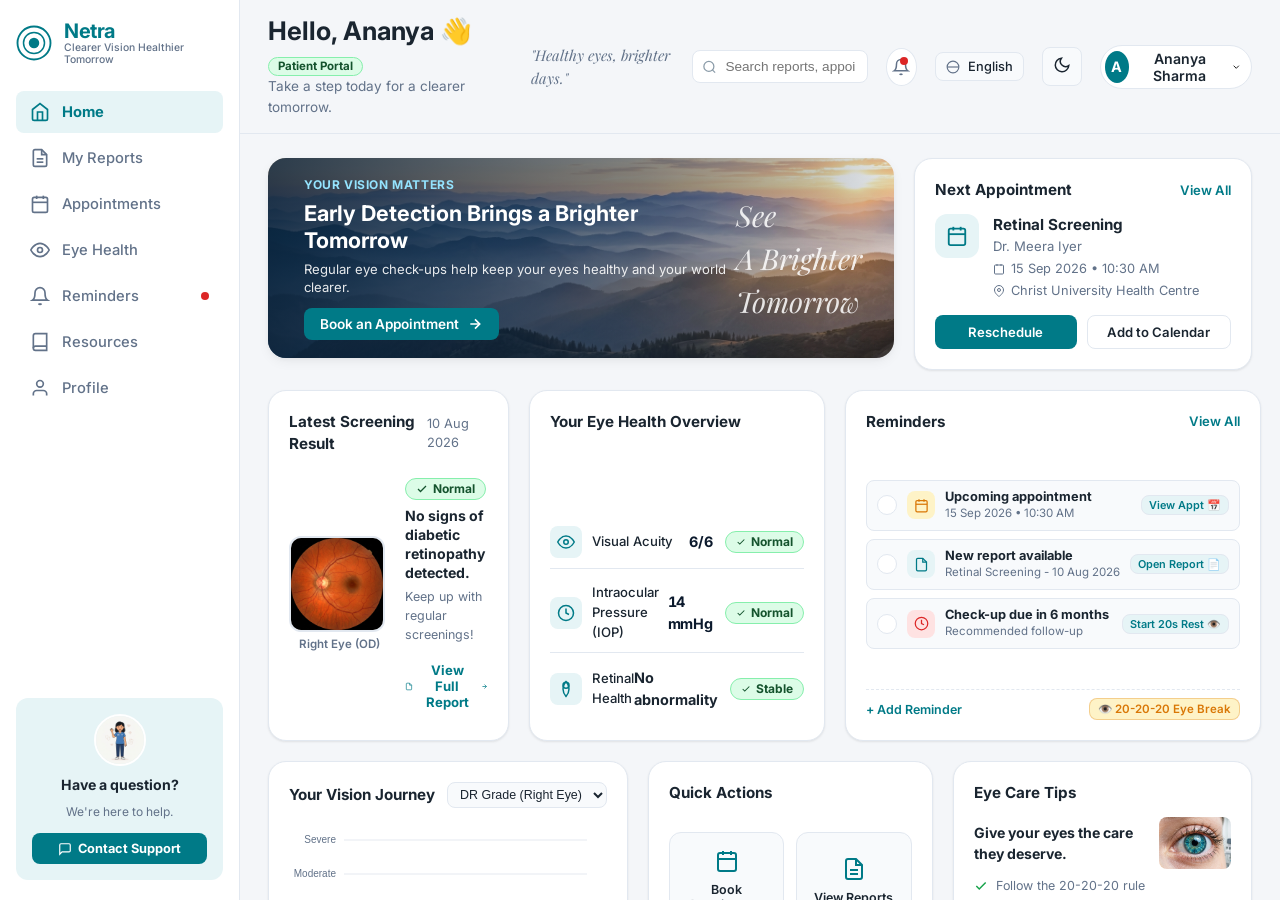
==== dashboard.html @ 5e6e61d5 "Flatten structure to root for clean Vercel deployment with direct asset paths" ====
<!DOCTYPE html>
<html lang="en" data-theme="light">
<head>
  <meta charset="UTF-8">
  <meta name="viewport" content="width=device-width, initial-scale=1.0">
  <title>Patient Portal — Netra Eye Care</title>
  <meta name="description" content="Netra Patient Dashboard — Vision journey, retinal screening results, appointments, and ophthalmic health tracking.">
  
  <link rel="stylesheet" href="css/tokens.css">
  <link rel="stylesheet" href="css/styles.css">
</head>
<body style="height: 100vh; overflow: hidden; display: flex;">

  <!-- ========================================================================
       PATIENT DASHBOARD
       ======================================================================== -->
  <div id="view-dashboard" style="display: flex; width: 100%; height: 100vh; overflow: hidden;">
    <!-- LEFT SIDEBAR -->
    <aside class="dash-sidebar">
      <div class="sidebar-top">
        <!-- Logo -> links to landing page -->
        <a href="index.html" class="brand-logo" title="Back to Netra Landing Page">
          <svg class="logo-eye-icon" viewBox="0 0 48 48" fill="none" style="width: 36px; height: 36px;">
            <circle cx="24" cy="24" r="22" stroke="currentColor" stroke-width="2.5"/>
            <circle cx="24" cy="24" r="14" stroke="currentColor" stroke-width="2"/>
            <circle cx="24" cy="24" r="7" fill="currentColor"/>
          </svg>
          <div class="brand-text">
            <span class="brand-name" style="font-size: 1.25rem;">Netra</span>
            <span class="brand-tagline" style="font-size: 0.65rem;">Clearer Vision Healthier Tomorrow</span>
          </div>
        </a>

        <!-- Navigation Menu -->
        <ul class="dash-menu-list">
          <li class="dash-menu-item active">
            <svg viewBox="0 0 24 24" fill="none" stroke="currentColor" stroke-width="2">
              <path d="M3 9l9-7 9 7v11a2 2 0 0 1-2 2H5a2 2 0 0 1-2-2z"/>
              <polyline points="9 22 9 12 15 12 15 22"/>
            </svg>
            <span data-i18n="menuHome">Home</span>
          </li>

          <li class="dash-menu-item" id="navItemReports">
            <svg viewBox="0 0 24 24" fill="none" stroke="currentColor" stroke-width="2">
              <path d="M14 2H6a2 2 0 0 0-2 2v16a2 2 0 0 0 2 2h12a2 2 0 0 0 2-2V8z"/>
              <polyline points="14 2 14 8 20 8"/>
              <line x1="16" y1="13" x2="8" y2="13"/>
              <line x1="16" y1="17" x2="8" y2="17"/>
            </svg>
            <span data-i18n="menuReports">My Reports</span>
          </li>

          <li class="dash-menu-item" id="navItemAppointments">
            <svg viewBox="0 0 24 24" fill="none" stroke="currentColor" stroke-width="2">
              <rect x="3" y="4" width="18" height="18" rx="2" ry="2"/>
              <line x1="16" y1="2" x2="16" y2="6"/>
              <line x1="8" y1="2" x2="8" y2="6"/>
              <line x1="3" y1="10" x2="21" y2="10"/>
            </svg>
            <span data-i18n="menuAppointments">Appointments</span>
          </li>

          <li class="dash-menu-item">
            <svg viewBox="0 0 24 24" fill="none" stroke="currentColor" stroke-width="2">
              <circle cx="12" cy="12" r="3"/>
              <path d="M1 12s4-8 11-8 11 8 11 8-4 8-11 8-11-8-11-8z"/>
            </svg>
            <span data-i18n="menuEyeHealth">Eye Health</span>
          </li>

          <li class="dash-menu-item" id="navItemReminders">
            <svg viewBox="0 0 24 24" fill="none" stroke="currentColor" stroke-width="2">
              <path d="M18 8A6 6 0 0 0 6 8c0 7-3 9-3 9h18s-3-2-3-9"/>
              <path d="M13.73 21a2 2 0 0 1-3.46 0"/>
            </svg>
            <span data-i18n="menuReminders">Reminders</span>
            <span class="notification-dot"></span>
          </li>

          <li class="dash-menu-item">
            <svg viewBox="0 0 24 24" fill="none" stroke="currentColor" stroke-width="2">
              <path d="M4 19.5A2.5 2.5 0 0 1 6.5 17H20"/>
              <path d="M6.5 2H20v20H6.5A2.5 2.5 0 0 1 4 19.5v-15A2.5 2.5 0 0 1 6.5 2z"/>
            </svg>
            <span data-i18n="menuResources">Resources</span>
          </li>

          <li class="dash-menu-item">
            <svg viewBox="0 0 24 24" fill="none" stroke="currentColor" stroke-width="2">
              <path d="M20 21v-2a4 4 0 0 0-4-4H8a4 4 0 0 0-4 4v2"/>
              <circle cx="12" cy="7" r="4"/>
            </svg>
            <span data-i18n="menuProfile">Profile</span>
          </li>
        </ul>
      </div>

      <!-- Support Help Box -->
      <div class="sidebar-support-card">
        <img class="support-avatar-img" src="assets/images/support_agent.jpg" alt="Support Assistant Maya">
        <h5 data-i18n="sidebarHelpTitle">Have a question?</h5>
        <p data-i18n="sidebarHelpDesc">We're here to help.</p>
        <button class="btn-support-chat" id="btnContactSupport">
          <svg width="14" height="14" viewBox="0 0 24 24" fill="none" stroke="currentColor" stroke-width="2">
            <path d="M21 15a2 2 0 0 1-2 2H7l-4 4V5a2 2 0 0 1 2-2h14a2 2 0 0 1 2 2z"/>
          </svg>
          <span data-i18n="sidebarContactBtn">Contact Support</span>
        </button>
      </div>
    </aside>

    <!-- DASHBOARD MAIN BODY -->
    <div class="dash-main-area">
      <!-- TOP BAR -->
      <header class="dash-topbar">
        <div class="dash-greeting-block">
          <div style="display: flex; align-items: center; gap: 10px; flex-wrap: wrap;">
            <h2 id="dashGreetingText">Hello, Ananya 👋</h2>
            <span id="userSessionBadge" class="clinical-badge status-normal" style="font-size: 0.72rem; padding: 3px 9px;">Returning Patient</span>
          </div>
          <p data-i18n="dashSubGreeting">Take a step today for a clearer tomorrow.</p>
        </div>

        <div class="dash-top-actions">
          <span class="dash-quote-text" data-i18n="dashQuote">“Healthy eyes, brighter days.”</span>

          <!-- Search Bar -->
          <div class="dash-search-box">
            <svg viewBox="0 0 24 24" fill="none" stroke="currentColor" stroke-width="2">
              <circle cx="11" cy="11" r="8"/>
              <line x1="21" y1="21" x2="16.65" y2="16.65"/>
            </svg>
            <input type="text" placeholder="Search..." data-i18n-placeholder="dashSearchPlaceholder">
          </div>

          <!-- Notification Bell -->
          <button class="btn-notification" aria-label="Notifications">
            <svg width="18" height="18" viewBox="0 0 24 24" fill="none" stroke="currentColor" stroke-width="2">
              <path d="M18 8A6 6 0 0 0 6 8c0 7-3 9-3 9h18s-3-2-3-9"/>
              <path d="M13.73 21a2 2 0 0 1-3.46 0"/>
            </svg>
            <span class="badge-dot"></span>
          </button>

          <!-- Language Selector Dropdown -->
          <div class="lang-dropdown-wrapper">
            <button class="btn-control" id="langDropdownBtn" style="padding: 6px 10px; font-size: 0.8rem;" aria-label="Select Language">
              <svg viewBox="0 0 24 24" fill="none" stroke="currentColor" stroke-width="2" style="width: 14px; height: 14px;">
                <circle cx="12" cy="12" r="10"/>
                <line x1="2" y1="12" x2="22" y2="12"/>
              </svg>
              <span id="langLabelLanding">English</span>
            </button>
            <div class="lang-menu" id="langDropdownMenu" style="width: 150px;">
              <button class="lang-option active" data-lang="en"><span>🇬🇧 English</span></button>
              <button class="lang-option" data-lang="hi"><span>🇮🇳 हिंदी</span></button>
              <button class="lang-option" data-lang="kn"><span>🇮🇳 ಕನ್ನಡ</span></button>
            </div>
          </div>

          <!-- Adaptive Theme Mode Switcher in Dashboard -->
          <button class="theme-toggle-btn" id="themeToggleDashBtn" title="Toggle Exam Room Mode">
            <span id="themeToggleIcon">
              <svg viewBox="0 0 24 24" fill="none" stroke="currentColor" stroke-width="2" style="width: 16px; height: 16px;">
                <path d="M21 12.79A9 9 0 1 1 11.21 3 7 7 0 0 0 21 12.79z"/>
              </svg>
            </span>
          </button>

          <!-- User Profile Dropdown Chip -->
          <div style="position: relative;">
            <button class="user-profile-chip" id="userProfileChipBtn" aria-label="User menu">
              <div class="user-initial-avatar" id="userAvatarInitial">A</div>
              <span class="user-name-label" id="userNameLabel" data-i18n="patientName">Ananya Sharma</span>
              <svg width="14" height="14" viewBox="0 0 24 24" fill="none" stroke="currentColor" stroke-width="2">
                <polyline points="6 9 12 15 18 9"/>
              </svg>
            </button>
            
            <div class="lang-menu" id="userProfileDropdown" style="width: 250px; right: 0;">
              <div style="padding: 10px 12px; border-bottom: 1px solid var(--border-subtle);">
                <strong id="dropdownUserName" style="font-size: 0.85rem; color: var(--text-primary); display: block;">Ananya Sharma</strong>
                <span id="dropdownUserId" style="font-size: 0.72rem; color: var(--text-secondary); display: block;">ID: NETRA-2026-8841</span>
                <span id="dropdownUserStatus" style="font-size: 0.72rem; color: var(--brand-primary); font-weight: 600; display: block; margin-top: 2px;">Patient Account</span>
              </div>
              <button class="lang-option" id="btnMenuSimulateScan" style="margin-top: 4px;">
                <span>📸 Practice Retinal Scan (Demo)</span>
              </button>
              <button class="lang-option" id="btnSwitchDemoUser">
                <span>👤 Switch to Demo Patient (Ananya)</span>
              </button>
              <button class="lang-option" id="btnMenuResetUser">
                <span>↺ Clear Exam Records</span>
              </button>
              <a href="doctor-dashboard.html" class="lang-option" style="color: var(--brand-primary);">
                <span>🩺 Switch to Doctor Portal</span>
              </a>
              <a href="login.html" class="lang-option" style="color: var(--status-critical); margin-top: 2px;" id="btnSignOutLink">
                <span data-i18n="navSignOut">🚪 Sign Out</span>
              </a>
            </div>
          </div>
        </div>
      </header>

      <!-- DASHBOARD CARDS GRID -->
      <div class="dash-content-body">

        <!-- PATIENT WELCOME ONBOARDING BANNER -->
        <div id="newPatientWelcomeBanner" class="new-patient-welcome-card" style="display: none;">
          <div class="new-patient-welcome-left">
            <div class="welcome-sparkle-icon">👋</div>
            <div>
              <div style="display: flex; align-items: center; gap: 8px;">
                <h4 id="newPatientWelcomeTitle" style="font-size: 1.02rem; font-weight: var(--font-weight-bold); color: var(--text-primary);">
                  Welcome to Netra Eye Care!
                </h4>
                <span class="clinical-badge status-normal" style="font-size: 0.7rem; padding: 2px 8px;">Patient Portal</span>
              </div>
              <p id="newPatientWelcomeDesc" style="font-size: 0.83rem; color: var(--text-secondary); margin-top: 4px; line-height: 1.4;">
                Your digital eye health journey starts here. Schedule an annual dilated retinal screening at your local health centre to establish your baseline health.
              </p>
            </div>
          </div>
          <div class="new-patient-welcome-actions">
            <button class="btn-primary" id="btnWelcomeBook" style="padding: 7px 14px; font-size: 0.82rem;">
              📅 Schedule Screening
            </button>
            <button class="btn-secondary" id="btnWelcomeSimulateScan" style="padding: 7px 14px; font-size: 0.82rem; background: var(--bg-surface); border-color: var(--brand-primary); color: var(--brand-primary); font-weight: 600;">
              📸 Practice Scan Demo
            </button>
            <button class="btn-control" id="btnDismissWelcomeBanner" style="padding: 5px 8px;" title="Dismiss banner">✕</button>
          </div>
        </div>
        
        <!-- ROW 1: Hero Banner & Next Appointment -->
        <div class="dash-row-hero">
          <!-- Panoramic Mountain Sunrise Banner -->
          <div class="dash-hero-banner">
            <img class="dash-hero-bg" src="assets/images/mountain_landscape.jpg" alt="Sunrise over misty mountains">
            <div class="dash-hero-overlay"></div>
            
            <div class="dash-hero-text">
              <span class="banner-kicker" id="bannerKickerText" data-i18n="bannerKicker">Your Vision Matters</span>
              <h3 id="bannerTitleText" data-i18n="bannerTitle">Early Detection Brings a Brighter Tomorrow</h3>
              <p id="bannerDescText" data-i18n="bannerDesc">Regular eye check-ups help keep your eyes healthy and your world clearer.</p>
              <button class="btn-banner-action" id="btnBookBanner">
                <span id="bannerBtnText" data-i18n="bannerBtn">Book an Appointment</span>
                <svg width="16" height="16" viewBox="0 0 24 24" fill="none" stroke="currentColor" stroke-width="2.5">
                  <line x1="5" y1="12" x2="19" y2="12"/>
                  <polyline points="12 5 19 12 12 19"/>
                </svg>
              </button>
            </div>

            <div class="dash-hero-script">
              See<br>A Brighter<br>Tomorrow
            </div>
          </div>

          <!-- Next Appointment Card (Dynamic: Ananya vs New Patient) -->
          <div class="card-appointment" id="cardAppointmentContainer">
            <!-- Populated dynamically by JS -->
          </div>
        </div>

        <!-- ROW 2: Latest Screening Result, Eye Health Overview, Reminders -->
        <div class="dash-row-three">
          <!-- Card: Latest Screening Result (Dynamic: Ananya vs New Patient) -->
          <div class="card-screening" id="cardScreeningContainer">
            <!-- Populated dynamically by JS -->
          </div>

          <!-- Card: Eye Health Overview (Dynamic: Ananya vs New Patient) -->
          <div class="card-overview" id="cardOverviewContainer">
            <!-- Populated dynamically by JS -->
          </div>

          <!-- Card: Reminders (Dynamic: Ananya vs New Patient) -->
          <div class="card-reminders" id="cardRemindersContainer">
            <!-- Populated dynamically by JS -->
          </div>
        </div>

        <!-- ROW 3: Vision Journey, Quick Actions, Eye Care Tips -->
        <div class="dash-row-bottom">
          <!-- Card: Vision Journey Chart -->
          <div class="card-journey">
            <div class="card-header-line">
              <h4 class="card-title" data-i18n="journeyTitle">Your Vision Journey</h4>
              <select class="journey-select" id="journeyFilterSelect">
                <option value="OD" data-i18n="journeyFilterOD">DR Grade (Right Eye)</option>
                <option value="OS" data-i18n="journeyFilterOS">DR Grade (Left Eye)</option>
                <option value="IOP" data-i18n="journeyFilterIop">IOP History (mmHg)</option>
              </select>
            </div>

            <!-- Canvas for Line Chart -->
            <div class="chart-wrapper">
              <canvas id="journeyChartCanvas"></canvas>
            </div>

            <div class="journey-status-banner" id="journeyStatusBanner">
              <svg viewBox="0 0 24 24" fill="none" stroke="currentColor" stroke-width="2">
                <path d="M12 22s8-4 8-10V5l-8-3-8 3v7c0 6 8 10 8 10z"/>
              </svg>
              <div>
                <h5 id="journeyHeadlineText" data-i18n="journeyStableHeadline">Your eye health has been stable</h5>
                <p id="journeySubText" data-i18n="journeyStableSub">Keep maintaining regular check-ups to stay on track.</p>
              </div>
            </div>
          </div>

          <!-- Card: Quick Actions -->
          <div class="card-quick-actions">
            <div class="card-header-line">
              <h4 class="card-title" data-i18n="quickActionsTitle">Quick Actions</h4>
            </div>

            <div class="quick-actions-grid">
              <div class="action-tile" id="actionBookTile">
                <svg viewBox="0 0 24 24" fill="none" stroke="currentColor" stroke-width="2">
                  <rect x="3" y="4" width="18" height="18" rx="2" ry="2"/>
                  <line x1="16" y1="2" x2="16" y2="6"/>
                  <line x1="8" y1="2" x2="8" y2="6"/>
                  <line x1="3" y1="10" x2="21" y2="10"/>
                </svg>
                <span data-i18n="actionBook">Book Appointment</span>
              </div>

              <div class="action-tile" id="actionReportsTile">
                <svg viewBox="0 0 24 24" fill="none" stroke="currentColor" stroke-width="2">
                  <path d="M14 2H6a2 2 0 0 0-2 2v16a2 2 0 0 0 2 2h12a2 2 0 0 0 2-2V8z"/>
                  <polyline points="14 2 14 8 20 8"/>
                  <line x1="16" y1="13" x2="8" y2="13"/>
                  <line x1="16" y1="17" x2="8" y2="17"/>
                </svg>
                <span data-i18n="actionReports">View Reports</span>
              </div>

              <div class="action-tile" id="actionLearnTile">
                <svg viewBox="0 0 24 24" fill="none" stroke="currentColor" stroke-width="2">
                  <path d="M4 19.5A2.5 2.5 0 0 1 6.5 17H20"/>
                  <path d="M6.5 2H20v20H6.5A2.5 2.5 0 0 1 4 19.5v-15A2.5 2.5 0 0 1 6.5 2z"/>
                </svg>
                <span data-i18n="actionLearn">Learn About Eye Health</span>
              </div>

              <div class="action-tile" id="actionProfileTile">
                <svg viewBox="0 0 24 24" fill="none" stroke="currentColor" stroke-width="2">
                  <path d="M20 21v-2a4 4 0 0 0-4-4H8a4 4 0 0 0-4 4v2"/>
                  <circle cx="12" cy="7" r="4"/>
                </svg>
                <span data-i18n="actionProfile">Update Profile</span>
              </div>
            </div>
          </div>

          <!-- Card: Eye Care Tips -->
          <div class="card-tips">
            <div>
              <div class="card-header-line">
                <h4 class="card-title" data-i18n="tipsTitle">Eye Care Tips</h4>
              </div>

              <div class="tips-header-content">
                <h4 data-i18n="tipsHeadline">Give your eyes the care they deserve.</h4>
                <img class="tips-thumb" src="assets/images/healthy_eye.jpg" alt="Eye Care">
              </div>

              <ul class="tips-checklist" id="tipsChecklist">
                <!-- Generated by JS -->
              </ul>
            </div>

            <div class="tips-carousel-controls">
              <button class="carousel-arrow-btn" id="prevTipBtn" aria-label="Previous Tip">
                <svg width="14" height="14" viewBox="0 0 24 24" fill="none" stroke="currentColor" stroke-width="2.5"><polyline points="15 18 9 12 15 6"/></svg>
              </button>
              <div class="carousel-dots" id="carouselDotsContainer">
                <!-- Dots generated by JS -->
              </div>
              <button class="carousel-arrow-btn" id="nextTipBtn" aria-label="Next Tip">
                <svg width="14" height="14" viewBox="0 0 24 24" fill="none" stroke="currentColor" stroke-width="2.5"><polyline points="9 18 15 12 9 6"/></svg>
              </button>
            </div>
          </div>
        </div>

      </div>

      <!-- Bottom Tagline Bar -->
      <footer class="dash-bottom-bar">
        <span>Netra | Patient Portal | v1.0</span>
        <span data-i18n="footerMotto">Clearer Vision. Healthier Lives.</span>
      </footer>
    </div>
  </div>


  <!-- ========================================================================
       MODAL: COMPREHENSIVE RETINAL SCREENING REPORT (EXPLAINABLE AI)
       ======================================================================== -->
  <div class="modal-backdrop" id="modalReport">
    <div class="modal-card">
      <div class="modal-header">
        <div>
          <h3 data-i18n="modalReportTitle">Comprehensive Retinal Screening Report</h3>
          <p id="modalReportPatientSubtitle" data-i18n="modalReportPatient">Patient: Ananya Sharma | ID: NETRA-2026-8841</p>
        </div>
        <button class="btn-close-modal" data-close-modal="true" aria-label="Close modal">✕</button>
      </div>

      <div class="modal-body">
        <div class="modal-layer-viewer">
          <!-- Multi-Layer Fundus Image Viewer -->
          <div class="modal-image-display">
            <div style="position: relative; width: 340px; height: 340px;">
              <img id="fundusDisplayImg" class="fundus-interactive-canvas" src="assets/images/retinal_fundus_od.jpg" alt="Retinal fundus image">
              <canvas id="fundusCanvasOverlay" style="position: absolute; inset: 0; pointer-events: none; border-radius: var(--radius-lg);"></canvas>
            </div>
            
            <!-- Layer Toggles -->
            <div class="layer-toggles-row">
              <button class="btn-layer-toggle active" data-layer="original" data-i18n="layerOriginal">Original</button>
              <button class="btn-layer-toggle" data-layer="enhanced" data-i18n="layerEnhanced">Enhanced</button>
              <button class="btn-layer-toggle" data-layer="gradcam" data-i18n="layerGradcam">Grad-CAM Heatmap</button>
              <button class="btn-layer-toggle" data-layer="lesions" data-i18n="layerLesions">Lesion Overlay</button>
              <button class="btn-layer-toggle" data-layer="vessels" data-i18n="layerVessels">Vessel Map</button>
            </div>
          </div>

          <!-- Clinical Findings Panel -->
          <div class="report-findings-panel">
            <h4 data-i18n="findingsTitle">Clinical Diagnosis & Biomarkers</h4>

            <div class="finding-item">
              <div class="finding-item-header">
                <span class="finding-title">Diabetic Retinopathy Grade</span>
                <span class="clinical-badge status-normal">Grade 0 — Normal</span>
              </div>
              <p class="finding-desc" data-i18n="findingsDR">DR Severity: Grade 0 (No Diabetic Retinopathy)</p>
            </div>

            <div class="finding-item">
              <div class="finding-item-header">
                <span class="finding-title">AI Grading Confidence</span>
                <span class="clinical-badge status-normal">98.4% Calibrated</span>
              </div>
              <p class="finding-desc" data-i18n="findingsConfidence">AI Confidence Score: 98.4% (Calibrated on APTOS / IDRiD Indian validation cohorts)</p>
            </div>

            <div class="finding-item">
              <div class="finding-item-header">
                <span class="finding-title">Optic Disc / Cup-to-Disc Ratio (CDR)</span>
                <span class="clinical-badge status-normal">0.42 (Healthy)</span>
              </div>
              <p class="finding-desc" data-i18n="findingsCdr">Cup-to-Disc Ratio (CDR): 0.42 (Normal, below 0.65 glaucoma threshold)</p>
            </div>

            <div class="finding-item">
              <div class="finding-item-header">
                <span class="finding-title">Macula & Foveal Center</span>
                <span class="clinical-badge status-normal">Clear Reflex</span>
              </div>
              <p class="finding-desc" data-i18n="findingsMacula">Macular Status: Healthy foveal reflex, no microaneurysms or hard exudates</p>
            </div>

            <div class="finding-item" style="background-color: var(--brand-primary-light);">
              <span class="finding-title" style="color: var(--brand-primary);" data-i18n="findingsReviewer">Reviewed & Approved by: Dr. Meera Iyer (Senior Ophthalmologist)</span>
              <p class="finding-desc" data-i18n="findingsTimestamp">Timestamp: 10 Aug 2026, 11:42 AM IST • Christ University Health Centre</p>
            </div>
          </div>
        </div>
      </div>

      <div class="modal-footer">
        <button class="btn-primary" onclick="window.print()" data-i18n="btnPrintReport">Print / Save PDF Report</button>
        <button class="btn-secondary" data-close-modal="true" data-i18n="btnClose">Close</button>
      </div>
    </div>
  </div>


  <!-- ========================================================================
       MODAL: BOOK APPOINTMENT
       ======================================================================== -->
  <div class="modal-backdrop" id="modalAppointment">
    <div class="modal-card" style="max-width: 520px;">
      <div class="modal-header">
        <div>
          <h3>Book / Reschedule Appointment</h3>
          <p>Choose your nearest Primary Health Centre or District Hospital</p>
        </div>
        <button class="btn-close-modal" data-close-modal="true">✕</button>
      </div>
      <form id="appointmentBookingForm">
        <div class="modal-body">
          <div class="form-group">
            <label>Select Screening Centre / Hospital</label>
            <select class="form-control" id="selectApptLocation">
              <option value="Christ University Health Centre (Bengaluru)">Christ University Health Centre (Bengaluru)</option>
              <option value="Chikkaballapur District Government Hospital">Chikkaballapur District Government Hospital</option>
              <option value="Devanahalli Rural Primary Health Centre">Devanahalli Rural Primary Health Centre</option>
              <option value="Sidlaghatta Community Health Centre">Sidlaghatta Community Health Centre</option>
            </select>
          </div>
          <div class="form-group">
            <label>Ophthalmologist / Health Officer</label>
            <select class="form-control" id="selectApptDoctor">
              <option value="Dr. Meera Iyer (Senior Ophthalmologist)">Dr. Meera Iyer (Senior Ophthalmologist)</option>
              <option value="Dr. Rao (Retina Specialist)">Dr. Rao (Retina Specialist)</option>
              <option value="Lakshmi (Certified PHC Screening Officer)">Lakshmi (Certified PHC Screening Officer)</option>
            </select>
          </div>
          <div class="form-group">
            <label>Preferred Date</label>
            <input type="date" class="form-control" id="inputApptDate" value="2026-09-25" required>
          </div>
          <div class="form-group">
            <label>Time Slot</label>
            <select class="form-control" id="selectApptTime">
              <option value="10:30 AM">10:30 AM – 11:00 AM</option>
              <option value="11:30 AM">11:30 AM – 12:00 PM</option>
              <option value="02:00 PM">02:00 PM – 02:30 PM</option>
              <option value="04:00 PM">04:00 PM – 04:30 PM</option>
            </select>
          </div>
        </div>
        <div class="modal-footer">
          <button type="submit" class="btn-primary">Confirm Booking</button>
          <button type="button" class="btn-secondary" data-close-modal="true">Cancel</button>
        </div>
      </form>
    </div>
  </div>


  <!-- ========================================================================
       MODAL: RETINAL SCAN CAMERA SIMULATOR ("WHAT IF I DID?")
       ======================================================================== -->
  <div class="modal-backdrop" id="modalSimulateScan">
    <div class="modal-card" style="max-width: 580px;">
      <div class="modal-header">
        <div style="display: flex; align-items: center; gap: 12px;">
          <div style="width: 40px; height: 40px; border-radius: 8px; background: var(--brand-primary-light); color: var(--brand-primary); display: flex; align-items: center; justify-content: center; flex-shrink: 0;">
            <svg width="22" height="22" viewBox="0 0 24 24" fill="none" stroke="currentColor" stroke-width="2">
              <circle cx="12" cy="12" r="3"/>
              <path d="M3 7V5a2 2 0 0 1 2-2h2"/><path d="M17 3h2a2 2 0 0 1 2 2v2"/>
              <path d="M21 17v2a2 2 0 0 1-2 2h-2"/><path d="M7 21H5a2 2 0 0 1-2-2v-2"/>
            </svg>
          </div>
          <div>
            <h3>Retinal Screening Simulator</h3>
            <p id="simModalSubtitle">Experience what happens when you complete your first eye screening</p>
          </div>
        </div>
        <button class="btn-close-modal" data-close-modal="true" aria-label="Close modal">✕</button>
      </div>

      <div class="modal-body">
        <!-- Live Viewfinder Box -->
        <div class="scan-viewfinder-box">
          <img src="assets/images/retinal_fundus_od.jpg" id="simFundusPreviewImg" alt="Retinal Fundus Preview" class="sim-fundus-img">
          <div class="viewfinder-crosshairs"></div>
          <div class="viewfinder-reticle"></div>
          <div class="viewfinder-hud">
            <span class="hud-tag">45° CLINICAL FUNDUS (OD)</span>
            <span class="hud-tag" id="simHudStatus">OPTICAL ALIGNMENT OK</span>
          </div>
          <div id="simCameraFlash" class="camera-flash-effect"></div>
        </div>

        <!-- 4 Step Flow -->
        <div class="sim-steps-tracker" style="margin-top: 16px;">
          <div class="sim-step active" id="simStep1">
            <span class="step-num">1</span>
            <span>Align OD Fundus</span>
          </div>
          <div class="sim-step" id="simStep2">
            <span class="step-num">2</span>
            <span>Capture Photo</span>
          </div>
          <div class="sim-step" id="simStep3">
            <span class="step-num">3</span>
            <span>AI Inference</span>
          </div>
          <div class="sim-step" id="simStep4">
            <span class="step-num">4</span>
            <span>Update Record</span>
          </div>
        </div>

        <!-- Diagnostics Output (revealed after scan) -->
        <div id="simDiagnosticsOutput" class="sim-diagnostics-box" style="margin-top: 14px; display: none;">
          <div style="display: flex; justify-content: space-between; align-items: center; margin-bottom: 6px;">
            <strong style="color: var(--text-primary); font-size: 0.88rem;">✓ Screening Analysis Complete</strong>
            <span class="clinical-badge status-normal">Grade 0 — Normal (Healthy)</span>
          </div>
          <p style="font-size: 0.8rem; color: var(--text-secondary); line-height: 1.4;">
            Optic Disc CDR: <strong>0.42</strong> • Macula: <strong>Clear Reflex</strong> • Microaneurysms: <strong>0 detected</strong> • AI Calibrated Confidence: <strong>98.4%</strong>
          </p>
        </div>
      </div>

      <div class="modal-footer">
        <button type="button" class="btn-primary" id="btnStartScanSequence">
          📸 Capture & Analyze Retinal Scan
        </button>
        <button type="button" class="btn-secondary" data-close-modal="true">
          Cancel
        </button>
      </div>
    </div>
  </div>


  <!-- ========================================================================
       MODAL: SUPPORT CHAT
       ======================================================================== -->
  <div class="modal-backdrop" id="modalSupport">
    <div class="modal-card" style="max-width: 480px;">
      <div class="modal-header">
        <div style="display: flex; align-items: center; gap: 12px;">
          <img src="assets/images/support_agent.jpg" alt="Maya" style="width: 40px; height: 40px; border-radius: 50%;">
          <div>
            <h3>Netra Support Assistant</h3>
            <p>Maya • Connected & Online</p>
          </div>
        </div>
        <button class="btn-close-modal" data-close-modal="true">✕</button>
      </div>
      <div class="modal-body" style="background-color: var(--bg-surface-subtle); min-height: 260px;">
        <div style="background: var(--bg-surface); padding: 12px; border-radius: var(--radius-md); border: 1px solid var(--border-subtle); max-width: 85%;">
          <p style="font-size: 0.85rem; color: var(--text-primary);" id="supportWelcomeMessage">
            Hello! 👋 How can I help you today regarding your eye health check-ups, appointments, or understanding your retinal screening results?
          </p>
        </div>
        <div style="align-self: flex-end; background: var(--brand-primary); color: #FFF; padding: 10px 14px; border-radius: var(--radius-md); max-width: 80%; margin-top: 12px;">
          <p style="font-size: 0.85rem;">How often should diabetics get their retinas checked?</p>
        </div>
        <div style="background: var(--bg-surface); padding: 12px; border-radius: var(--radius-md); border: 1px solid var(--border-subtle); max-width: 85%; margin-top: 12px;">
          <p style="font-size: 0.85rem; color: var(--text-primary);">Diabetic eye guidelines recommend an annual dilated fundus screening. Netra helps you get screened right at your local Primary Health Centre (PHC) without travelling far!</p>
        </div>
      </div>
      <div class="modal-footer" style="padding: 10px 16px;">
        <input type="text" class="form-control" placeholder="Type your question..." style="flex: 1;">
        <button class="btn-primary" style="padding: 10px 16px;">Send</button>
      </div>
    </div>
  </div>

  <!-- ========================================================================
       MODAL: 20-20-20 EYE REST TIMER
       ======================================================================== -->
  <div class="modal-backdrop" id="modalEyeRestTimer">
    <div class="modal-card" style="max-width: 440px; text-align: center;">
      <div class="modal-header">
        <div style="display: flex; align-items: center; gap: 10px; text-align: left;">
          <div style="width: 38px; height: 38px; border-radius: 8px; background: var(--accent-action-bg); color: var(--accent-action); display: flex; align-items: center; justify-content: center; font-size: 1.2rem;">
            👁️
          </div>
          <div>
            <h3 style="font-size: 1.05rem;">20-20-20 Eye Break Timer</h3>
            <p style="font-size: 0.78rem;">Relieve digital eye strain and refresh your vision</p>
          </div>
        </div>
        <button class="btn-close-modal" data-close-modal="true" aria-label="Close modal">✕</button>
      </div>

      <div class="modal-body" style="align-items: center;">
        <div style="background: var(--bg-surface-subtle); border: 1px solid var(--border-subtle); border-radius: var(--radius-md); padding: 10px 14px; text-align: left; font-size: 0.8rem; color: var(--text-secondary); line-height: 1.45; width: 100%;">
          💡 <strong>The 20-20-20 Clinical Rule:</strong> Every 20 minutes on screens, look away at an object at least 20 feet away for 20 seconds. This relaxes the ciliary eye muscles and replenishes tear films.
        </div>

        <!-- Animated Progress Circle -->
        <div class="timer-circle-wrap">
          <svg class="timer-svg" viewBox="0 0 160 160">
            <circle class="timer-circle-bg" cx="80" cy="80" r="70" />
            <circle id="timerCircleProgress" class="timer-circle-progress" cx="80" cy="80" r="70" />
          </svg>
          <div class="timer-center-text">
            <span class="timer-seconds-val" id="timerSecondsCount">20</span>
            <span class="timer-seconds-sub" id="timerSecondsUnit">Seconds</span>
          </div>
        </div>

        <p id="timerStatusInstruction" style="font-size: 0.88rem; font-weight: 600; color: var(--brand-primary); min-height: 22px;">
          Ready to begin? Focus on an object across the room.
        </p>

        <!-- Timer Controls Row -->
        <div style="display: flex; gap: 10px; width: 100%; justify-content: center; margin-top: 4px;">
          <button type="button" class="btn-primary" id="btnToggleTimer" style="padding: 9px 18px; font-size: 0.88rem; flex: 1;">
            ▶ Start 20s Break
          </button>
          <button type="button" class="btn-secondary" id="btnResetTimer" style="padding: 9px 14px; font-size: 0.88rem;">
            ↺ Reset
          </button>
        </div>

        <!-- 20-min Repeating Prompt Option -->
        <div style="display: flex; align-items: center; justify-content: space-between; width: 100%; margin-top: 8px; padding-top: 10px; border-top: 1px dashed var(--border-subtle); font-size: 0.78rem; color: var(--text-secondary);">
          <span>🔔 Remind me again in 20 minutes:</span>
          <label style="display: inline-flex; align-items: center; gap: 6px; cursor: pointer; font-weight: 600; color: var(--brand-primary);">
            <input type="checkbox" id="checkRepeatTimer" checked style="accent-color: var(--brand-primary); cursor: pointer;">
            Enabled
          </label>
        </div>
      </div>

      <div class="modal-footer" style="justify-content: center;">
        <button type="button" class="btn-secondary" data-close-modal="true" style="width: 100%;">
          Close Timer
        </button>
      </div>
    </div>
  </div>


  <!-- ========================================================================
       MODAL: REMINDERS & EYE CARE SCHEDULE MANAGER
       ======================================================================== -->
  <div class="modal-backdrop" id="modalRemindersManager">
    <div class="modal-card" style="max-width: 520px;">
      <div class="modal-header">
        <div style="display: flex; align-items: center; gap: 10px;">
          <div style="width: 38px; height: 38px; border-radius: 8px; background: var(--brand-primary-light); color: var(--brand-primary); display: flex; align-items: center; justify-content: center;">
            <svg width="20" height="20" viewBox="0 0 24 24" fill="none" stroke="currentColor" stroke-width="2">
              <path d="M18 8A6 6 0 0 0 6 8c0 7-3 9-3 9h18s-3-2-3-9"/>
              <path d="M13.73 21a2 2 0 0 1-3.46 0"/>
            </svg>
          </div>
          <div>
            <h3>Eye Health Reminders</h3>
            <p>Manage your appointments, screening reviews & daily habits</p>
          </div>
        </div>
        <button class="btn-close-modal" data-close-modal="true" aria-label="Close modal">✕</button>
      </div>

      <div class="modal-body">
        <!-- Active Reminders List -->
        <div>
          <div style="display: flex; align-items: center; justify-content: space-between; margin-bottom: 8px;">
            <h5 style="font-size: 0.85rem; color: var(--text-primary); font-weight: var(--font-weight-bold);">
              Active Reminders
            </h5>
            <span style="font-size: 0.72rem; color: var(--text-secondary);" id="remindersCountLabel">
              3 items
            </span>
          </div>

          <div class="reminders-manager-list" id="remindersManagerListContainer">
            <!-- Populated dynamically by JS -->
          </div>
        </div>

        <!-- Add Custom Reminder Form Box -->
        <div class="add-reminder-box">
          <h5 style="font-size: 0.83rem; color: var(--text-primary); margin-bottom: 10px; font-weight: var(--font-weight-bold);">
            ➕ Add a Custom Reminder
          </h5>
          <form id="formAddReminder" style="display: flex; flex-direction: column; gap: 10px;">
            <div class="form-group">
              <input type="text" id="inputNewReminderTitle" class="form-control" placeholder="e.g. Apply Lubricating Eye Drops or Check Blood Glucose" required style="padding: 8px 12px; font-size: 0.85rem;">
            </div>
            <div style="display: grid; grid-template-columns: 1fr 1fr; gap: 10px;">
              <div class="form-group">
                <select id="selectReminderCategory" class="form-control" style="padding: 8px 12px; font-size: 0.82rem;">
                  <option value="meds">💧 Eye Drops / Medicine</option>
                  <option value="screen">👁️ 20-20-20 Screen Rest</option>
                  <option value="screening">📸 Retinal Screening</option>
                  <option value="sugar">🩸 Glucose / Diabetes</option>
                  <option value="doctor">🩺 Doctor Visit</option>
                </select>
              </div>
              <div class="form-group">
                <input type="text" id="inputReminderTime" class="form-control" placeholder="e.g. Every 4 hours / 09:00 AM" required style="padding: 8px 12px; font-size: 0.82rem;">
              </div>
            </div>
            <button type="submit" class="btn-primary" style="padding: 8px 14px; font-size: 0.83rem; align-self: flex-start;">
              + Save Reminder
            </button>
          </form>
        </div>
      </div>

      <div class="modal-footer">
        <button type="button" class="btn-secondary" data-close-modal="true">
          Done
        </button>
      </div>
    </div>
  </div>


  <!-- Application Logic & Translations -->
  <script src="js/translations.js"></script>
  <script src="js/app.js"></script>
</body>
</html>
---- css/tokens.css ----
/**
 * Netra Design System — Adaptive Color Tokens & Clinical Semantics
 * Implements WCAG 2.1 AAA contrast targets & Astigmatism (Halation Control)
 */

:root {
  /* Adaptive Color Tokens — Light Mode */
  --bg-main: #F4F6F9;          /* Soft Light Gray — primary application background */
  --bg-surface: #FFFFFF;       /* Pure White — cards, patient charts, data tables */
  --bg-surface-subtle: #F8FAFC;
  --bg-surface-hover: #F1F5F9;
  --border-subtle: #E2E8F0;
  --border-card: #E5E9F0;

  --brand-primary: #007A87;    /* Deep Teal — primary buttons, active navigation, key branding */
  --brand-primary-hover: #00636E;
  --brand-primary-light: #E6F4F6;
  --brand-primary-rgb: 0, 122, 135;

  --brand-secondary: #1A2B4C;  /* Midnight Navy — global navigation borders, headers */
  --brand-secondary-light: #EBF1F8;

  --text-primary: #1A2530;     /* Charcoal — high-readability body text, patient names */
  --text-secondary: #627289;   /* Muted Slate — table headers, secondary metadata */
  --text-tertiary: #8A9BA8;
  --text-inverse: #FFFFFF;

  --accent-action: #D97706;    /* Soft Amber — reminders, appointments, alerts */
  --accent-action-hover: #B45309;
  --accent-action-bg: #FEF3C7;

  /* Clinical Semantic Tokens — Light Mode */
  --status-normal: #16A34A;     /* Sage Green — IOP 12-21 mmHg, stable acuity */
  --status-normal-bg: #DCFCE7;
  --status-normal-border: #86EFAC;
  --status-normal-text: #14532D;

  --status-warning: #D97706;    /* Warm Ochre — borderline IOP, minor visual field deviations */
  --status-warning-bg: #FEF3C7;
  --status-warning-border: #FCD34D;
  --status-warning-text: #78350F;

  --status-critical: #DC2626;   /* Subdued Crimson — IOP >25 mmHg, urgent follow-up */
  --status-critical-bg: #FEE2E2;
  --status-critical-border: #FCA5A5;
  --status-critical-text: #7F1D1D;

  /* Typography & Shadows */
  --font-family: 'Inter', -apple-system, BlinkMacSystemFont, 'Segoe UI', Roboto, 'Noto Sans Devanagari', 'Noto Sans Kannada', sans-serif;
  --font-family-serif: 'Playfair Display', Georgia, serif;
  --font-weight-normal: 400;
  --font-weight-medium: 500;
  --font-weight-semibold: 600;
  --font-weight-bold: 700;

  --shadow-sm: 0 1px 3px rgba(0, 0, 0, 0.05), 0 1px 2px rgba(0, 0, 0, 0.04);
  --shadow-md: 0 4px 12px rgba(0, 0, 0, 0.05), 0 2px 4px rgba(0, 0, 0, 0.03);
  --shadow-lg: 0 10px 25px rgba(0, 0, 0, 0.07), 0 4px 8px rgba(0, 0, 0, 0.04);
  --shadow-glow: 0 0 20px rgba(0, 122, 135, 0.15);

  --radius-sm: 8px;
  --radius-md: 12px;
  --radius-lg: 18px;
  --radius-xl: 24px;
  --radius-full: 9999px;

  --transition-fast: 0.15s cubic-bezier(0.4, 0, 0.2, 1);
  --transition-normal: 0.25s cubic-bezier(0.4, 0, 0.2, 1);
}

/* Exam Room (Dark) Mode */
[data-theme="dark"] {
  --bg-main: #0F141C;          /* Deep Onyx — eliminates screen glare during ophthalmic exams */
  --bg-surface: #18202C;       /* Deep Navy-Slate — dashboard cards & charts */
  --bg-surface-subtle: #1C2635;
  --bg-surface-hover: #222E40;
  --border-subtle: #2A384C;
  --border-card: #273447;

  --brand-primary: #00B4D8;    /* Bright Optic Teal — high contrast against dark onyx */
  --brand-primary-hover: #38BDF8;
  --brand-primary-light: rgba(0, 180, 216, 0.15);
  --brand-primary-rgb: 0, 180, 216;

  --brand-secondary: #E2E8F0;  /* Soft Light Gray — structural navigation lines */
  --brand-secondary-light: #243042;

  --text-primary: #F8FAFC;     /* Off-White — high readability, anti-halation */
  --text-secondary: #94A3B8;   /* Cool Muted Gray — metadata & table headers */
  --text-tertiary: #64748B;
  --text-inverse: #0F141C;

  --accent-action: #F59E0B;    /* Vibrant Amber — alerts & upcoming appointments */
  --accent-action-hover: #FBBF24;
  --accent-action-bg: rgba(245, 158, 11, 0.18);

  /* Clinical Semantic Tokens — Dark Mode */
  --status-normal: #4ADE80;     /* Calibrated Green */
  --status-normal-bg: rgba(74, 222, 128, 0.16);
  --status-normal-border: rgba(74, 222, 128, 0.35);
  --status-normal-text: #86EFAC;

  --status-warning: #FBBF24;    /* Calibrated Ochre */
  --status-warning-bg: rgba(251, 191, 36, 0.16);
  --status-warning-border: rgba(251, 191, 36, 0.35);
  --status-warning-text: #FDE68A;

  --status-critical: #F87171;   /* Calibrated Crimson */
  --status-critical-bg: rgba(248, 113, 113, 0.16);
  --status-critical-border: rgba(248, 113, 113, 0.35);
  --status-critical-text: #FECACA;

  /* Astigmatism (Halation Control) Typography Enforcement */
  /* Ensures no thin font weight (minimum 500) against dark onyx to prevent optical blur */
  --font-weight-normal: 500;
  --font-weight-medium: 600;
  --font-weight-semibold: 600;
  --font-weight-bold: 700;

  --shadow-sm: 0 1px 3px rgba(0, 0, 0, 0.3);
  --shadow-md: 0 4px 14px rgba(0, 0, 0, 0.4);
  --shadow-lg: 0 10px 25px rgba(0, 0, 0, 0.5);
  --shadow-glow: 0 0 24px rgba(0, 180, 216, 0.25);
}

/* Astigmatism Halation Protection Rules */
[data-theme="dark"] body,
[data-theme="dark"] p,
[data-theme="dark"] span,
[data-theme="dark"] input,
[data-theme="dark"] button {
  font-weight: 500 !important;
  -webkit-font-smoothing: antialiased;
  -moz-osx-font-smoothing: grayscale;
  text-shadow: 0 0 1px rgba(0,0,0,0.1);
}

[data-theme="dark"] h1,
[data-theme="dark"] h2,
[data-theme="dark"] h3,
[data-theme="dark"] h4,
[data-theme="dark"] strong,
[data-theme="dark"] .font-semibold {
  font-weight: 600 !important;
}

/* WCAG AAA Diagnostic Contrast Target (7:1) */
.clinical-data-metric {
  font-variant-numeric: tabular-nums;
  font-weight: var(--font-weight-bold);
  letter-spacing: -0.01em;
}

[data-theme="light"] .clinical-data-metric {
  color: #0B192C; /* High contrast black/navy */
}

[data-theme="dark"] .clinical-data-metric {
  color: #FFFFFF; /* High contrast pure white against dark surfaces */
}
---- css/styles.css ----
/* ==========================================================================
   NETRA EYE CARE SYSTEM — PRIMARY STYLESHEET
   Supports: Light Mode, Exam Room (Dark) Mode, High Contrast, Astigmatism Safe
   ========================================================================== */

@import url('https://fonts.googleapis.com/css2?family=Inter:wght@400;500;600;700&family=Playfair+Display:ital,wght@1,500;1,600&family=Noto+Sans+Devanagari:wght@400;500;600;700&family=Noto+Sans+Kannada:wght@400;500;600;700&display=swap');

*, *::before, *::after {
  box-sizing: border-box;
  margin: 0;
  padding: 0;
}

html {
  font-size: 16px;
  scroll-behavior: smooth;
}

body {
  font-family: var(--font-family);
  background-color: var(--bg-main);
  color: var(--text-primary);
  line-height: 1.5;
  transition: background-color var(--transition-normal), color var(--transition-normal);
  overflow-x: hidden;
  min-height: 100vh;
}

img {
  max-width: 100%;
  display: block;
}

a {
  color: inherit;
  text-decoration: none;
}

button {
  font-family: inherit;
  cursor: pointer;
  border: none;
  background: none;
  transition: all var(--transition-fast);
}

/* ==========================================================================
   VIEW VISIBILITY & ROUTING
   ========================================================================== */
.view-section {
  display: none;
}

.view-section.active {
  display: block;
}

#view-dashboard.active {
  display: flex;
}

/* ==========================================================================
   HEADER & GLOBAL NAVIGATION (LANDING)
   ========================================================================== */
.landing-header {
  position: sticky;
  top: 0;
  z-index: 100;
  background: var(--bg-surface);
  border-bottom: 1px solid var(--border-subtle);
  transition: background-color var(--transition-normal), border-color var(--transition-normal);
}

.navbar-container {
  max-width: 1240px;
  margin: 0 auto;
  padding: 12px 24px;
  display: flex;
  align-items: center;
  justify-content: space-between;
  gap: 20px;
}

.brand-logo {
  display: flex;
  align-items: center;
  gap: 12px;
  cursor: pointer;
}

.logo-eye-icon {
  width: 44px;
  height: 44px;
  color: var(--brand-primary);
  flex-shrink: 0;
}

.brand-text {
  display: flex;
  flex-direction: column;
}

.brand-name {
  font-size: 1.5rem;
  font-weight: var(--font-weight-bold);
  color: var(--brand-primary);
  line-height: 1.1;
  letter-spacing: -0.02em;
}

.brand-tagline {
  font-size: 0.72rem;
  color: var(--text-secondary);
  font-weight: var(--font-weight-medium);
  line-height: 1.2;
}

.nav-links {
  display: flex;
  align-items: center;
  gap: 28px;
  list-style: none;
}

.nav-link {
  font-size: 0.95rem;
  font-weight: var(--font-weight-medium);
  color: var(--text-primary);
  padding: 6px 0;
  position: relative;
  transition: color var(--transition-fast);
}

.nav-link:hover, .nav-link.active {
  color: var(--brand-primary);
}

.nav-link.active::after {
  content: '';
  position: absolute;
  bottom: -2px;
  left: 0;
  right: 0;
  height: 3px;
  background-color: var(--brand-primary);
  border-radius: var(--radius-full);
}

.nav-actions {
  display: flex;
  align-items: center;
  gap: 14px;
}

/* Control Buttons (Language & Theme) */
.lang-dropdown-wrapper {
  position: relative;
}

.btn-control {
  display: inline-flex;
  align-items: center;
  gap: 8px;
  padding: 8px 14px;
  border-radius: var(--radius-sm);
  background: var(--bg-surface-subtle);
  border: 1px solid var(--border-subtle);
  color: var(--text-primary);
  font-size: 0.88rem;
  font-weight: var(--font-weight-medium);
}

.btn-control:hover {
  background: var(--bg-surface-hover);
  border-color: var(--brand-primary);
}

.btn-control svg {
  width: 18px;
  height: 18px;
  color: var(--text-secondary);
}

.lang-menu {
  position: absolute;
  top: calc(100% + 6px);
  right: 0;
  width: 170px;
  background: var(--bg-surface);
  border: 1px solid var(--border-subtle);
  border-radius: var(--radius-md);
  box-shadow: var(--shadow-lg);
  padding: 6px;
  display: none;
  z-index: 120;
}

.lang-menu.open {
  display: block;
}

.lang-option {
  width: 100%;
  display: flex;
  align-items: center;
  justify-content: space-between;
  padding: 8px 12px;
  border-radius: var(--radius-sm);
  font-size: 0.88rem;
  color: var(--text-primary);
  text-align: left;
}

.lang-option:hover, .lang-option.active {
  background: var(--brand-primary-light);
  color: var(--brand-primary);
  font-weight: var(--font-weight-semibold);
}

.theme-toggle-btn {
  padding: 8px 10px;
  border-radius: var(--radius-sm);
  background: var(--bg-surface-subtle);
  border: 1px solid var(--border-subtle);
  color: var(--text-primary);
  display: flex;
  align-items: center;
  gap: 6px;
  font-size: 0.82rem;
  font-weight: var(--font-weight-medium);
}

.theme-toggle-btn:hover {
  border-color: var(--brand-primary);
  background: var(--bg-surface-hover);
}

.theme-toggle-btn svg {
  width: 18px;
  height: 18px;
}

.btn-signin {
  display: inline-flex;
  align-items: center;
  gap: 8px;
  padding: 9px 18px;
  border-radius: var(--radius-sm);
  background-color: var(--brand-primary);
  color: #FFFFFF;
  font-weight: var(--font-weight-semibold);
  font-size: 0.92rem;
  box-shadow: var(--shadow-sm);
}

.btn-signin:hover {
  background-color: var(--brand-primary-hover);
  transform: translateY(-1px);
}

.btn-signin svg {
  width: 18px;
  height: 18px;
}

/* ==========================================================================
   LANDING HERO SECTION
   ========================================================================== */
.landing-hero {
  padding: 60px 24px 40px;
  max-width: 1240px;
  margin: 0 auto;
}

.hero-grid {
  display: grid;
  grid-template-columns: 1.15fr 0.85fr;
  align-items: center;
  gap: 48px;
}

.hero-content {
  display: flex;
  flex-direction: column;
  gap: 20px;
}

.hero-kicker-badge {
  display: inline-flex;
  align-items: center;
  gap: 6px;
  font-size: 0.78rem;
  font-weight: var(--font-weight-bold);
  letter-spacing: 0.08em;
  color: var(--brand-primary);
  text-transform: uppercase;
}

.hero-title {
  font-size: 3.2rem;
  font-weight: var(--font-weight-bold);
  color: var(--text-primary);
  line-height: 1.15;
  letter-spacing: -0.03em;
}

.hero-title-highlight {
  color: var(--brand-primary);
  position: relative;
  display: inline-block;
}

.hero-description {
  font-size: 1.12rem;
  color: var(--text-secondary);
  line-height: 1.6;
  max-width: 540px;
}

.hero-cta-group {
  display: flex;
  align-items: center;
  gap: 16px;
  margin-top: 6px;
}

.btn-primary {
  display: inline-flex;
  align-items: center;
  gap: 10px;
  background-color: var(--brand-primary);
  color: #FFFFFF;
  padding: 12px 24px;
  border-radius: var(--radius-sm);
  font-weight: var(--font-weight-semibold);
  font-size: 1rem;
  box-shadow: 0 4px 14px rgba(var(--brand-primary-rgb), 0.3);
}

.btn-primary:hover {
  background-color: var(--brand-primary-hover);
  transform: translateY(-2px);
  box-shadow: 0 6px 20px rgba(var(--brand-primary-rgb), 0.4);
}

.btn-secondary {
  display: inline-flex;
  align-items: center;
  gap: 10px;
  background-color: var(--bg-surface);
  color: var(--text-primary);
  padding: 12px 24px;
  border-radius: var(--radius-sm);
  font-weight: var(--font-weight-semibold);
  font-size: 1rem;
  border: 1px solid var(--border-subtle);
  box-shadow: var(--shadow-sm);
}

.btn-secondary:hover {
  background-color: var(--bg-surface-hover);
  border-color: var(--brand-primary);
}

.hero-pillars {
  display: flex;
  align-items: center;
  gap: 32px;
  margin-top: 24px;
  padding-top: 24px;
  border-top: 1px solid var(--border-subtle);
}

.pillar-item {
  display: flex;
  align-items: flex-start;
  gap: 12px;
}

.pillar-icon {
  width: 24px;
  height: 24px;
  color: var(--brand-primary);
  flex-shrink: 0;
  margin-top: 2px;
}

.pillar-text h4 {
  font-size: 0.92rem;
  font-weight: var(--font-weight-bold);
  color: var(--text-primary);
  line-height: 1.2;
}

.pillar-text p {
  font-size: 0.8rem;
  color: var(--text-secondary);
  line-height: 1.3;
}

/* Hero Right Visual */
.hero-visual-wrapper {
  position: relative;
  display: flex;
  justify-content: center;
  align-items: center;
}

.hero-image-frame {
  position: relative;
  width: 440px;
  height: 440px;
  border-radius: 50%;
  overflow: hidden;
  box-shadow: 0 20px 50px rgba(0, 0, 0, 0.15);
  border: 8px solid var(--bg-surface);
}

.hero-image-frame img {
  width: 100%;
  height: 100%;
  object-fit: cover;
}

.hero-orbit-ring {
  position: absolute;
  border-radius: 50%;
  border: 1.5px dashed var(--brand-primary);
  opacity: 0.35;
  pointer-events: none;
}

.ring-1 {
  width: 480px;
  height: 480px;
}

.ring-2 {
  width: 520px;
  height: 520px;
}

.hero-script-overlay {
  position: absolute;
  top: 32%;
  right: -20px;
  font-family: var(--font-family-serif);
  font-style: italic;
  font-size: 2.2rem;
  color: var(--brand-secondary);
  text-shadow: 0 2px 8px rgba(255, 255, 255, 0.8);
  pointer-events: none;
  line-height: 1.1;
  text-align: right;
  z-index: 2;
}

[data-theme="dark"] .hero-script-overlay {
  color: var(--brand-primary);
  text-shadow: 0 2px 12px rgba(0, 0, 0, 0.8);
}

.hero-floating-badge {
  position: absolute;
  bottom: 20px;
  right: -10px;
  background: var(--bg-surface);
  border: 1px solid var(--border-subtle);
  padding: 12px 18px;
  border-radius: var(--radius-md);
  box-shadow: var(--shadow-lg);
  display: flex;
  align-items: center;
  gap: 12px;
  z-index: 3;
}

.hero-floating-badge svg {
  width: 28px;
  height: 28px;
  color: var(--brand-primary);
}

.badge-lines {
  font-size: 0.82rem;
  font-weight: var(--font-weight-bold);
  color: var(--text-primary);
  line-height: 1.3;
}

.badge-lines span {
  display: block;
  font-size: 0.75rem;
  font-weight: var(--font-weight-medium);
  color: var(--text-secondary);
}

/* ==========================================================================
   4 FEATURE CARDS
   ========================================================================== */
.features-section {
  max-width: 1240px;
  margin: 40px auto;
  padding: 0 24px;
}

.features-grid {
  display: grid;
  grid-template-columns: repeat(4, 1fr);
  gap: 20px;
}

.feature-card {
  background: var(--bg-surface);
  border: 1px solid var(--border-subtle);
  border-radius: var(--radius-lg);
  padding: 24px;
  display: flex;
  flex-direction: column;
  gap: 14px;
  box-shadow: var(--shadow-sm);
  transition: all var(--transition-normal);
}

.feature-card:hover {
  transform: translateY(-4px);
  box-shadow: var(--shadow-md);
  border-color: var(--brand-primary);
}

.feature-icon-wrapper {
  width: 48px;
  height: 48px;
  border-radius: var(--radius-md);
  background: var(--brand-primary-light);
  display: flex;
  align-items: center;
  justify-content: center;
}

.feature-icon-wrapper svg {
  width: 24px;
  height: 24px;
  color: var(--brand-primary);
}

.feature-card h3 {
  font-size: 1.12rem;
  font-weight: var(--font-weight-bold);
  color: var(--text-primary);
}

.feature-card p {
  font-size: 0.9rem;
  color: var(--text-secondary);
  line-height: 1.5;
}

/* ==========================================================================
   HOW NETRA WORKS SECTION
   ========================================================================== */
.how-it-works-section {
  max-width: 1240px;
  margin: 60px auto;
  padding: 0 24px;
}

.works-header {
  display: flex;
  align-items: flex-end;
  justify-content: space-between;
  margin-bottom: 40px;
}

.works-kicker {
  font-size: 0.78rem;
  font-weight: var(--font-weight-bold);
  letter-spacing: 0.08em;
  color: var(--brand-primary);
  text-transform: uppercase;
}

.works-title {
  font-size: 2.2rem;
  font-weight: var(--font-weight-bold);
  color: var(--text-primary);
  margin-top: 4px;
}

.works-subtitle {
  font-size: 1rem;
  color: var(--text-secondary);
  margin-top: 4px;
}

.btn-watch-works {
  display: inline-flex;
  align-items: center;
  gap: 8px;
  color: var(--brand-primary);
  font-weight: var(--font-weight-bold);
  font-size: 0.95rem;
  padding: 8px 16px;
  border-radius: var(--radius-full);
  border: 1px solid var(--border-subtle);
  background: var(--bg-surface);
}

.btn-watch-works:hover {
  background: var(--brand-primary-light);
  border-color: var(--brand-primary);
}

.steps-row {
  display: grid;
  grid-template-columns: repeat(4, 1fr);
  gap: 20px;
  position: relative;
}

.step-card {
  background: var(--bg-surface);
  border: 1px solid var(--border-subtle);
  border-radius: var(--radius-lg);
  padding: 24px;
  position: relative;
  display: flex;
  flex-direction: column;
  gap: 12px;
}

.step-header {
  display: flex;
  align-items: center;
  gap: 12px;
}

.step-number {
  width: 32px;
  height: 32px;
  border-radius: 50%;
  background: var(--brand-primary);
  color: #FFFFFF;
  display: flex;
  align-items: center;
  justify-content: center;
  font-weight: var(--font-weight-bold);
  font-size: 0.9rem;
}

.step-icon {
  width: 40px;
  height: 40px;
  border-radius: var(--radius-md);
  background: var(--brand-primary-light);
  display: flex;
  align-items: center;
  justify-content: center;
  color: var(--brand-primary);
}

.step-card h4 {
  font-size: 1.05rem;
  font-weight: var(--font-weight-bold);
  color: var(--text-primary);
}

.step-card p {
  font-size: 0.88rem;
  color: var(--text-secondary);
  line-height: 1.45;
}

.step-arrow {
  position: absolute;
  right: -16px;
  top: 50%;
  transform: translateY(-50%);
  width: 24px;
  height: 24px;
  color: var(--text-tertiary);
  z-index: 2;
}

/* ==========================================================================
   TESTIMONIAL & IMPACT STATS
   ========================================================================== */
.impact-section {
  max-width: 1240px;
  margin: 60px auto;
  padding: 0 24px;
}

.impact-grid {
  display: grid;
  grid-template-columns: 1.05fr 0.95fr;
  gap: 24px;
}

.spotlight-card {
  background: var(--bg-surface);
  border: 1px solid var(--border-subtle);
  border-radius: var(--radius-lg);
  padding: 28px 26px;
  display: flex;
  flex-direction: column;
  justify-content: space-between;
  box-shadow: var(--shadow-sm);
}

.spotlight-header-badge {
  display: inline-flex;
  align-items: center;
  gap: 6px;
  background: rgba(220, 38, 38, 0.1);
  color: var(--status-critical);
  font-size: 0.72rem;
  font-weight: var(--font-weight-bold);
  letter-spacing: 0.04em;
  padding: 4px 10px;
  border-radius: 999px;
  width: fit-content;
  margin-bottom: 12px;
}

[data-theme="dark"] .spotlight-header-badge {
  background: rgba(239, 68, 68, 0.2);
  color: #F87171;
}

.spotlight-title {
  font-size: 1.3rem;
  font-weight: var(--font-weight-bold);
  color: var(--text-primary);
  line-height: 1.3;
  margin-bottom: 8px;
}

.spotlight-lead {
  font-size: 0.85rem;
  color: var(--text-secondary);
  line-height: 1.5;
  margin-bottom: 16px;
}

.spotlight-facts-grid {
  display: flex;
  flex-direction: column;
  gap: 10px;
  margin-bottom: 16px;
}

.spotlight-fact-item {
  display: flex;
  align-items: flex-start;
  gap: 12px;
  background: var(--bg-surface-subtle);
  border: 1px solid var(--border-subtle);
  border-radius: var(--radius-sm);
  padding: 10px 12px;
}

.fact-bullet-icon {
  font-size: 1.15rem;
  flex-shrink: 0;
  margin-top: 1px;
}

.spotlight-fact-item strong {
  font-size: 0.85rem;
  color: var(--text-primary);
  display: block;
}

.spotlight-fact-item p {
  font-size: 0.76rem;
  color: var(--text-secondary);
  line-height: 1.35;
  margin-top: 2px;
}

.spotlight-footer {
  display: flex;
  align-items: center;
  justify-content: space-between;
  padding-top: 14px;
  border-top: 1px solid var(--border-subtle);
  flex-wrap: wrap;
  gap: 10px;
}

.spotlight-tag {
  font-size: 0.76rem;
  color: var(--brand-primary);
  font-weight: var(--font-weight-semibold);
}

.spotlight-action-link {
  font-size: 0.82rem;
  color: var(--brand-primary);
  font-weight: var(--font-weight-bold);
  text-decoration: none;
}

.spotlight-action-link:hover {
  text-decoration: underline;
}

.stats-card {
  background: var(--bg-surface);
  border: 1px solid var(--border-subtle);
  border-radius: var(--radius-lg);
  padding: 32px;
  display: flex;
  flex-direction: column;
  justify-content: space-between;
  box-shadow: var(--shadow-sm);
}

.stats-card h3 {
  font-size: 1.25rem;
  font-weight: var(--font-weight-bold);
  color: var(--text-primary);
  margin-bottom: 20px;
}

.stats-subgrid {
  display: grid;
  grid-template-columns: repeat(2, 1fr);
  gap: 20px;
}

.stat-tile {
  background: var(--bg-surface-subtle);
  border: 1px solid var(--border-subtle);
  border-radius: var(--radius-md);
  padding: 16px;
  display: flex;
  align-items: center;
  gap: 14px;
}

.stat-icon {
  width: 42px;
  height: 42px;
  border-radius: var(--radius-sm);
  background: var(--brand-primary-light);
  display: flex;
  align-items: center;
  justify-content: center;
  color: var(--brand-primary);
  flex-shrink: 0;
}

.stat-icon svg {
  width: 22px;
  height: 22px;
}

.stat-numbers h4 {
  font-size: 1.45rem;
  font-weight: var(--font-weight-bold);
  color: var(--brand-primary);
  line-height: 1.1;
}

.stat-numbers p {
  font-size: 0.8rem;
  color: var(--text-secondary);
  font-weight: var(--font-weight-medium);
}

.stat-footnote {
  font-size: 0.75rem;
  color: var(--text-tertiary);
  margin-top: 14px;
  text-align: right;
}

/* ==========================================================================
   CALL TO ACTION BANNER
   ========================================================================== */
.cta-banner-section {
  max-width: 1240px;
  margin: 60px auto;
  padding: 0 24px;
}

.cta-banner-card {
  background: linear-gradient(135deg, #005F6B 0%, #007A87 100%);
  border-radius: var(--radius-xl);
  padding: 40px 48px;
  color: #FFFFFF;
  display: flex;
  flex-direction: column;
  gap: 24px;
  position: relative;
  overflow: hidden;
  box-shadow: 0 16px 36px rgba(0, 122, 135, 0.25);
}

.cta-banner-bg-art {
  position: absolute;
  right: -20px;
  bottom: -40px;
  width: 260px;
  height: 260px;
  opacity: 0.15;
  pointer-events: none;
}

.cta-banner-top {
  display: flex;
  align-items: center;
  justify-content: space-between;
  gap: 32px;
}

.cta-banner-text h2 {
  font-size: 1.9rem;
  font-weight: var(--font-weight-bold);
  line-height: 1.25;
}

.cta-banner-text p {
  font-size: 1.05rem;
  opacity: 0.9;
  margin-top: 8px;
}

.btn-cta-white {
  display: inline-flex;
  align-items: center;
  gap: 10px;
  background-color: #FFFFFF;
  color: #005F6B;
  padding: 14px 28px;
  border-radius: var(--radius-sm);
  font-weight: var(--font-weight-bold);
  font-size: 1rem;
  box-shadow: 0 4px 12px rgba(0, 0, 0, 0.15);
  flex-shrink: 0;
}

.btn-cta-white:hover {
  background-color: #F8FAFC;
  transform: translateY(-2px);
}

.cta-badges-row {
  display: flex;
  align-items: center;
  gap: 32px;
  padding-top: 16px;
  border-top: 1px solid rgba(255, 255, 255, 0.2);
}

.cta-badge-item {
  display: flex;
  align-items: center;
  gap: 8px;
  font-size: 0.9rem;
  font-weight: var(--font-weight-semibold);
  opacity: 0.95;
}

.cta-badge-item svg {
  width: 18px;
  height: 18px;
}

/* ==========================================================================
   FOOTER (LANDING)
   ========================================================================== */
.landing-footer {
  background: var(--bg-surface);
  border-top: 1px solid var(--border-subtle);
  padding: 60px 24px 24px;
}

.footer-container {
  max-width: 1240px;
  margin: 0 auto;
}

.footer-grid {
  display: grid;
  grid-template-columns: 1.4fr 0.9fr 0.9fr 1.1fr 1.2fr;
  gap: 40px;
  margin-bottom: 48px;
}

.footer-col h4 {
  font-size: 0.95rem;
  font-weight: var(--font-weight-bold);
  color: var(--text-primary);
  margin-bottom: 16px;
}

.footer-col ul {
  list-style: none;
  display: flex;
  flex-direction: column;
  gap: 10px;
}

.footer-col a {
  font-size: 0.88rem;
  color: var(--text-secondary);
  transition: color var(--transition-fast);
}

.footer-col a:hover {
  color: var(--brand-primary);
}

.footer-social-links {
  display: flex;
  gap: 12px;
  margin-top: 18px;
}

.social-btn {
  width: 36px;
  height: 36px;
  border-radius: 50%;
  background: var(--bg-surface-subtle);
  border: 1px solid var(--border-subtle);
  display: flex;
  align-items: center;
  justify-content: center;
  color: var(--text-secondary);
}

.social-btn:hover {
  color: var(--brand-primary);
  border-color: var(--brand-primary);
}

.app-badges {
  display: flex;
  flex-direction: column;
  gap: 10px;
}

.app-store-btn {
  display: inline-flex;
  align-items: center;
  gap: 10px;
  background: #000000;
  color: #FFFFFF;
  padding: 8px 16px;
  border-radius: var(--radius-sm);
  font-size: 0.8rem;
  line-height: 1.2;
}

.app-store-btn svg {
  width: 22px;
  height: 22px;
}

.india-initiative-box {
  background: var(--bg-surface-subtle);
  border: 1px solid var(--border-subtle);
  border-radius: var(--radius-md);
  padding: 16px;
  display: flex;
  flex-direction: column;
  gap: 10px;
}

.initiative-title {
  display: flex;
  align-items: center;
  gap: 8px;
  font-size: 0.82rem;
  font-weight: var(--font-weight-bold);
  color: var(--text-primary);
}

.initiative-title svg {
  width: 18px;
  height: 18px;
  color: var(--brand-primary);
}

.made-for-india {
  font-size: 0.78rem;
  color: var(--text-secondary);
}

.footer-bottom {
  display: flex;
  align-items: center;
  justify-content: space-between;
  padding-top: 24px;
  border-top: 1px solid var(--border-subtle);
  font-size: 0.82rem;
  color: var(--text-secondary);
}

/* ==========================================================================
   AUTHENTICATION VIEW (PATIENT & DOCTOR)
   ========================================================================== */
.auth-page-wrapper {
  min-height: calc(100vh - 80px);
  display: flex;
  align-items: center;
  justify-content: center;
  padding: 40px 24px;
  background-color: var(--bg-main);
}

.auth-card {
  width: 100%;
  max-width: 480px;
  background: var(--bg-surface);
  border: 1px solid var(--border-subtle);
  border-radius: var(--radius-xl);
  padding: 36px;
  box-shadow: var(--shadow-lg);
}

.auth-header {
  text-align: center;
  margin-bottom: 24px;
}

.auth-header .logo-eye-icon {
  margin: 0 auto 12px;
  width: 48px;
  height: 48px;
}

.auth-header h2 {
  font-size: 1.7rem;
  font-weight: var(--font-weight-bold);
  color: var(--text-primary);
}

.auth-header p {
  font-size: 0.9rem;
  color: var(--text-secondary);
  margin-top: 4px;
}

.portal-role-selector {
  display: flex;
  gap: 8px;
  margin-bottom: 20px;
  background: var(--bg-surface-subtle);
  padding: 5px;
  border-radius: var(--radius-md);
  border: 1px solid var(--border-subtle);
}

.portal-role-btn {
  flex: 1;
  display: flex;
  align-items: center;
  justify-content: center;
  gap: 8px;
  padding: 10px 14px;
  border-radius: var(--radius-sm);
  font-size: 0.88rem;
  font-weight: var(--font-weight-bold);
  color: var(--text-secondary);
  background: transparent;
  border: 1px solid transparent;
  cursor: pointer;
  transition: all var(--transition-fast);
}

.portal-role-btn svg {
  width: 18px;
  height: 18px;
}

.portal-role-btn:hover {
  color: var(--text-primary);
  background: var(--bg-surface-hover);
}

.portal-role-btn.active {
  background: var(--bg-surface);
  color: var(--brand-primary);
  border-color: var(--border-subtle);
  box-shadow: var(--shadow-sm);
}

.sub-tabs {
  display: flex;
  background: var(--bg-surface-subtle);
  padding: 3px;
  border-radius: var(--radius-sm);
  margin-bottom: 20px;
  border: 1px solid var(--border-subtle);
}

.sub-tab-btn {
  flex: 1;
  padding: 8px;
  border-radius: var(--radius-sm);
  font-size: 0.85rem;
  font-weight: var(--font-weight-semibold);
  color: var(--text-secondary);
  text-align: center;
  background: transparent;
  border: none;
  cursor: pointer;
  transition: all var(--transition-fast);
}

.sub-tab-btn.active {
  background: var(--bg-surface);
  color: var(--brand-primary);
  box-shadow: var(--shadow-sm);
}

.role-tabs {
  display: flex;
  background: var(--bg-surface-subtle);
  padding: 4px;
  border-radius: var(--radius-md);
  margin-bottom: 24px;
  border: 1px solid var(--border-subtle);
}

.role-tab-btn {
  flex: 1;
  padding: 10px;
  border-radius: var(--radius-sm);
  font-size: 0.9rem;
  font-weight: var(--font-weight-semibold);
  color: var(--text-secondary);
  text-align: center;
}

.role-tab-btn.active {
  background: var(--bg-surface);
  color: var(--brand-primary);
  box-shadow: var(--shadow-sm);
}

.auth-form {
  display: flex;
  flex-direction: column;
  gap: 18px;
}

.form-group {
  display: flex;
  flex-direction: column;
  gap: 6px;
}

.form-group label {
  font-size: 0.85rem;
  font-weight: var(--font-weight-medium);
  color: var(--text-primary);
}

.form-control {
  width: 100%;
  padding: 12px 14px;
  border: 1px solid var(--border-subtle);
  border-radius: var(--radius-sm);
  background: var(--bg-surface-subtle);
  color: var(--text-primary);
  font-size: 0.95rem;
  outline: none;
  transition: border-color var(--transition-fast);
}

.form-control:focus {
  border-color: var(--brand-primary);
  box-shadow: 0 0 0 3px rgba(var(--brand-primary-rgb), 0.15);
}

.form-row-remember {
  display: flex;
  align-items: center;
  justify-content: space-between;
  font-size: 0.85rem;
}

.remember-check {
  display: flex;
  align-items: center;
  gap: 8px;
  color: var(--text-secondary);
  cursor: pointer;
}

.forgot-link {
  color: var(--brand-primary);
  font-weight: var(--font-weight-medium);
}

.btn-auth-submit {
  width: 100%;
  padding: 12px;
  background-color: var(--brand-primary);
  color: #FFFFFF;
  border-radius: var(--radius-sm);
  font-weight: var(--font-weight-bold);
  font-size: 1rem;
  box-shadow: var(--shadow-sm);
}

.btn-auth-submit:hover {
  background-color: var(--brand-primary-hover);
}

.quick-demo-box {
  margin-top: 20px;
  padding-top: 20px;
  border-top: 1px dashed var(--border-subtle);
  display: flex;
  flex-direction: column;
  gap: 10px;
}

.btn-demo-login {
  width: 100%;
  padding: 10px 14px;
  background: var(--bg-surface-subtle);
  border: 1px solid var(--border-subtle);
  border-radius: var(--radius-sm);
  font-size: 0.85rem;
  font-weight: var(--font-weight-semibold);
  color: var(--brand-primary);
  text-align: center;
}

.btn-demo-login:hover {
  background: var(--brand-primary-light);
  border-color: var(--brand-primary);
}

.back-home-link {
  display: block;
  text-align: center;
  margin-top: 18px;
  font-size: 0.88rem;
  color: var(--text-secondary);
}

.back-home-link:hover {
  color: var(--brand-primary);
}

/* Authentication Status Alert & Spinner */
.auth-status-alert {
  padding: 12px 16px;
  border-radius: var(--radius-sm);
  font-size: 0.86rem;
  margin-bottom: 16px;
  display: flex;
  align-items: center;
  gap: 10px;
  line-height: 1.4;
  animation: fadeInDown 0.25s ease;
}

.auth-status-alert.success {
  background: rgba(34, 197, 94, 0.12);
  color: #15803d;
  border: 1px solid rgba(34, 197, 94, 0.35);
}

[data-theme="dark"] .auth-status-alert.success {
  background: rgba(34, 197, 94, 0.2);
  color: #4ade80;
  border-color: rgba(74, 222, 128, 0.4);
}

.spinner-inline {
  display: inline-block;
  width: 14px;
  height: 14px;
  border: 2px solid rgba(255, 255, 255, 0.35);
  border-top-color: #ffffff;
  border-radius: 50%;
  animation: spin 0.65s linear infinite;
  vertical-align: middle;
  margin-right: 6px;
}

@keyframes spin {
  to { transform: rotate(360deg); }
}

@keyframes fadeInDown {
  from { opacity: 0; transform: translateY(-8px); }
  to { opacity: 1; transform: translateY(0); }
}

/* First-Time Patient Welcome Onboarding Banner */
.new-patient-welcome-card {
  background: linear-gradient(135deg, rgba(0, 122, 135, 0.08) 0%, rgba(0, 180, 216, 0.14) 100%);
  border: 1.5px solid var(--brand-primary);
  border-radius: var(--radius-lg);
  padding: 16px 20px;
  display: flex;
  align-items: center;
  justify-content: space-between;
  gap: 18px;
  box-shadow: var(--shadow-sm);
  animation: fadeInDown 0.3s ease;
}

[data-theme="dark"] .new-patient-welcome-card {
  background: linear-gradient(135deg, rgba(0, 180, 216, 0.12) 0%, rgba(15, 20, 28, 0.8) 100%);
  border-color: var(--brand-primary);
}

.new-patient-welcome-left {
  display: flex;
  align-items: center;
  gap: 14px;
}

.welcome-sparkle-icon {
  width: 40px;
  height: 40px;
  border-radius: 50%;
  background: var(--brand-primary-light);
  color: var(--brand-primary);
  display: flex;
  align-items: center;
  justify-content: center;
  font-size: 1.25rem;
  flex-shrink: 0;
}

.new-patient-welcome-actions {
  display: flex;
  align-items: center;
  gap: 10px;
  flex-shrink: 0;
}

/* Retinal Camera Viewfinder Simulation */
.scan-viewfinder-box {
  position: relative;
  width: 100%;
  height: 250px;
  background: #070B10;
  border-radius: var(--radius-md);
  overflow: hidden;
  display: flex;
  align-items: center;
  justify-content: center;
  border: 1px solid #1A2B4C;
}

.sim-fundus-img {
  width: 210px;
  height: 210px;
  border-radius: 50%;
  object-fit: cover;
  filter: brightness(90%) contrast(110%);
  box-shadow: 0 0 24px rgba(0, 0, 0, 0.85);
  transition: transform 0.5s ease;
}

.viewfinder-crosshairs {
  position: absolute;
  inset: 0;
  pointer-events: none;
  background: 
    linear-gradient(to right, transparent 49.5%, rgba(0, 212, 255, 0.25) 50%, transparent 50.5%),
    linear-gradient(to bottom, transparent 49.5%, rgba(0, 212, 255, 0.25) 50%, transparent 50.5%);
}

.viewfinder-reticle {
  position: absolute;
  width: 100px;
  height: 100px;
  border: 1.5px dashed rgba(0, 212, 255, 0.7);
  border-radius: 50%;
  pointer-events: none;
  animation: reticlePulse 2s infinite ease-in-out;
}

@keyframes reticlePulse {
  0% { transform: scale(0.95); opacity: 0.6; }
  50% { transform: scale(1.05); opacity: 1; }
  100% { transform: scale(0.95); opacity: 0.6; }
}

.viewfinder-hud {
  position: absolute;
  bottom: 8px;
  left: 12px;
  right: 12px;
  display: flex;
  justify-content: space-between;
  pointer-events: none;
}

.hud-tag {
  font-family: monospace;
  font-size: 0.68rem;
  background: rgba(0, 0, 0, 0.65);
  color: #00D4FF;
  padding: 2px 8px;
  border-radius: 4px;
  border: 1px solid rgba(0, 212, 255, 0.3);
}

.camera-flash-effect {
  position: absolute;
  inset: 0;
  background: #ffffff;
  opacity: 0;
  pointer-events: none;
  transition: opacity 0.1s ease-out;
}

.camera-flash-effect.flashing {
  opacity: 1;
}

.sim-steps-tracker {
  display: grid;
  grid-template-columns: repeat(4, 1fr);
  gap: 8px;
}

.sim-step {
  display: flex;
  flex-direction: column;
  align-items: center;
  text-align: center;
  padding: 8px 4px;
  border-radius: var(--radius-sm);
  background: var(--bg-surface-subtle);
  border: 1px solid var(--border-subtle);
  font-size: 0.72rem;
  color: var(--text-secondary);
  gap: 4px;
  transition: all 0.3s ease;
}

.sim-step.active {
  background: var(--brand-primary-light);
  border-color: var(--brand-primary);
  color: var(--brand-primary);
  font-weight: var(--font-weight-bold);
}

.sim-step.done {
  background: rgba(34, 197, 94, 0.1);
  border-color: rgba(34, 197, 94, 0.4);
  color: #15803d;
}

[data-theme="dark"] .sim-step.done {
  color: #4ade80;
}

.sim-step .step-num {
  width: 18px;
  height: 18px;
  border-radius: 50%;
  background: currentColor;
  color: #fff;
  display: flex;
  align-items: center;
  justify-content: center;
  font-size: 0.65rem;
  font-weight: bold;
}

.sim-step.active .step-num {
  background: var(--brand-primary);
  color: #fff;
}

.sim-step.done .step-num {
  background: #22c55e;
  color: #fff;
}

.sim-diagnostics-box {
  background: var(--bg-surface-subtle);
  border: 1px solid var(--border-subtle);
  border-radius: var(--radius-md);
  padding: 12px 14px;
  animation: fadeInDown 0.3s ease;
}

/* ==========================================================================
   PATIENT DASHBOARD (MAIN APPLICATION VIEW)
   Matches Reference Image 1 Pixel-Accurately
   ========================================================================== */
#view-dashboard {
  height: 100vh;
  display: flex;
  background-color: var(--bg-main);
  overflow: hidden;
}

/* Dashboard Sidebar */
.dash-sidebar {
  width: 240px;
  background-color: var(--bg-surface);
  border-right: 1px solid var(--border-subtle);
  display: flex;
  flex-direction: column;
  justify-content: space-between;
  padding: 20px 16px;
  flex-shrink: 0;
  overflow-y: auto;
}

.sidebar-top {
  display: flex;
  flex-direction: column;
  gap: 24px;
}

.dash-menu-list {
  list-style: none;
  display: flex;
  flex-direction: column;
  gap: 4px;
}

.dash-menu-item {
  display: flex;
  align-items: center;
  gap: 12px;
  padding: 10px 14px;
  border-radius: var(--radius-sm);
  font-size: 0.92rem;
  font-weight: var(--font-weight-medium);
  color: var(--text-secondary);
  cursor: pointer;
  transition: all var(--transition-fast);
  position: relative;
}

.dash-menu-item svg {
  width: 20px;
  height: 20px;
  flex-shrink: 0;
}

.dash-menu-item:hover {
  background-color: var(--bg-surface-hover);
  color: var(--text-primary);
}

.dash-menu-item.active {
  background-color: var(--brand-primary-light);
  color: var(--brand-primary);
  font-weight: var(--font-weight-bold);
}

.notification-dot {
  width: 8px;
  height: 8px;
  border-radius: 50%;
  background-color: var(--status-critical);
  margin-left: auto;
}

/* Sidebar Support Card */
.sidebar-support-card {
  background: var(--brand-primary-light);
  border-radius: var(--radius-md);
  padding: 16px;
  display: flex;
  flex-direction: column;
  align-items: center;
  text-align: center;
  gap: 8px;
}

.support-avatar-img {
  width: 52px;
  height: 52px;
  border-radius: 50%;
  object-fit: cover;
  border: 2px solid var(--bg-surface);
}

.sidebar-support-card h5 {
  font-size: 0.88rem;
  font-weight: var(--font-weight-bold);
  color: var(--text-primary);
}

.sidebar-support-card p {
  font-size: 0.75rem;
  color: var(--text-secondary);
}

.btn-support-chat {
  width: 100%;
  padding: 8px;
  border-radius: var(--radius-sm);
  background-color: var(--brand-primary);
  color: #FFFFFF;
  font-size: 0.8rem;
  font-weight: var(--font-weight-bold);
  display: inline-flex;
  align-items: center;
  justify-content: center;
  gap: 6px;
  margin-top: 4px;
}

.btn-support-chat:hover {
  background-color: var(--brand-primary-hover);
}

/* Dashboard Content Area */
.dash-main-area {
  flex: 1;
  display: flex;
  flex-direction: column;
  overflow-y: auto;
  background-color: var(--bg-main);
}

/* Dashboard Topbar */
.dash-topbar {
  display: flex;
  align-items: center;
  justify-content: space-between;
  padding: 16px 28px;
  background-color: var(--bg-main);
  border-bottom: 1px solid var(--border-subtle);
  position: sticky;
  top: 0;
  z-index: 50;
}

.dash-greeting-block h2 {
  font-size: 1.6rem;
  font-weight: var(--font-weight-bold);
  color: var(--text-primary);
  line-height: 1.2;
}

.dash-greeting-block p {
  font-size: 0.85rem;
  color: var(--text-secondary);
}

.dash-top-actions {
  display: flex;
  align-items: center;
  gap: 18px;
}

.dash-quote-text {
  font-family: var(--font-family-serif);
  font-style: italic;
  font-size: 0.92rem;
  color: var(--text-secondary);
}

.dash-search-box {
  position: relative;
  width: 220px;
}

.dash-search-box input {
  width: 100%;
  padding: 8px 12px 8px 32px;
  border-radius: var(--radius-sm);
  border: 1px solid var(--border-subtle);
  background-color: var(--bg-surface);
  color: var(--text-primary);
  font-size: 0.85rem;
  outline: none;
}

.dash-search-box svg {
  position: absolute;
  left: 10px;
  top: 50%;
  transform: translateY(-50%);
  width: 15px;
  height: 15px;
  color: var(--text-tertiary);
}

.btn-notification {
  position: relative;
  width: 38px;
  height: 38px;
  border-radius: 50%;
  background-color: var(--bg-surface);
  border: 1px solid var(--border-subtle);
  display: flex;
  align-items: center;
  justify-content: center;
  color: var(--text-secondary);
}

.btn-notification .badge-dot {
  position: absolute;
  top: 8px;
  right: 8px;
  width: 8px;
  height: 8px;
  border-radius: 50%;
  background-color: var(--status-critical);
}

.user-profile-chip {
  display: flex;
  align-items: center;
  gap: 10px;
  padding: 4px 10px 4px 4px;
  border-radius: var(--radius-full);
  background: var(--bg-surface);
  border: 1px solid var(--border-subtle);
  cursor: pointer;
}

.user-initial-avatar {
  width: 32px;
  height: 32px;
  border-radius: 50%;
  background-color: var(--brand-primary);
  color: #FFFFFF;
  display: flex;
  align-items: center;
  justify-content: center;
  font-weight: var(--font-weight-bold);
  font-size: 0.9rem;
}

.user-name-label {
  font-size: 0.88rem;
  font-weight: var(--font-weight-semibold);
  color: var(--text-primary);
}

/* Dashboard Body Container */
.dash-content-body {
  padding: 24px 28px 40px;
  display: flex;
  flex-direction: column;
  gap: 20px;
}

/* Row 1: Panoramic Banner & Next Appointment */
.dash-row-hero {
  display: grid;
  grid-template-columns: 1.85fr 1fr;
  gap: 20px;
}

.dash-hero-banner {
  border-radius: var(--radius-lg);
  position: relative;
  overflow: hidden;
  height: 200px;
  display: flex;
  align-items: center;
  padding: 28px 36px;
  color: #FFFFFF;
  box-shadow: var(--shadow-md);
}

.dash-hero-bg {
  position: absolute;
  inset: 0;
  width: 100%;
  height: 100%;
  object-fit: cover;
  z-index: 1;
}

.dash-hero-overlay {
  position: absolute;
  inset: 0;
  background: linear-gradient(90deg, rgba(12, 34, 56, 0.85) 0%, rgba(12, 34, 56, 0.5) 60%, rgba(12, 34, 56, 0.1) 100%);
  z-index: 2;
}

.dash-hero-text {
  position: relative;
  z-index: 3;
  max-width: 440px;
  display: flex;
  flex-direction: column;
  gap: 6px;
}

.banner-kicker {
  font-size: 0.75rem;
  font-weight: var(--font-weight-bold);
  letter-spacing: 0.05em;
  text-transform: uppercase;
  color: #94E3FE;
}

.dash-hero-text h3 {
  font-size: 1.35rem;
  font-weight: var(--font-weight-bold);
  line-height: 1.25;
}

.dash-hero-text p {
  font-size: 0.82rem;
  opacity: 0.9;
  line-height: 1.4;
  margin-bottom: 6px;
}

.dash-hero-script {
  position: absolute;
  right: 32px;
  top: 36px;
  font-family: var(--font-family-serif);
  font-style: italic;
  font-size: 1.8rem;
  color: rgba(255, 255, 255, 0.85);
  z-index: 3;
  pointer-events: none;
}

.btn-banner-action {
  align-self: flex-start;
  display: inline-flex;
  align-items: center;
  gap: 8px;
  padding: 8px 16px;
  background-color: var(--brand-primary);
  color: #FFFFFF;
  border-radius: var(--radius-sm);
  font-size: 0.85rem;
  font-weight: var(--font-weight-semibold);
}

.btn-banner-action:hover {
  background-color: var(--brand-primary-hover);
}

/* Next Appointment Card */
.card-appointment {
  background-color: var(--bg-surface);
  border: 1px solid var(--border-subtle);
  border-radius: var(--radius-lg);
  padding: 20px;
  display: flex;
  flex-direction: column;
  justify-content: space-between;
  box-shadow: var(--shadow-sm);
}

.card-header-line {
  display: flex;
  align-items: center;
  justify-content: space-between;
  margin-bottom: 12px;
}

.card-title {
  font-size: 0.95rem;
  font-weight: var(--font-weight-bold);
  color: var(--text-primary);
}

.card-link {
  font-size: 0.82rem;
  font-weight: var(--font-weight-semibold);
  color: var(--brand-primary);
}

.card-link:hover {
  text-decoration: underline;
}

.appointment-content {
  display: flex;
  align-items: flex-start;
  gap: 14px;
}

.appt-calendar-icon {
  width: 44px;
  height: 44px;
  border-radius: var(--radius-md);
  background-color: var(--brand-primary-light);
  color: var(--brand-primary);
  display: flex;
  align-items: center;
  justify-content: center;
  flex-shrink: 0;
}

.appt-calendar-icon svg {
  width: 22px;
  height: 22px;
}

.appt-details h4 {
  font-size: 0.95rem;
  font-weight: var(--font-weight-bold);
  color: var(--text-primary);
}

.appt-doc {
  font-size: 0.82rem;
  color: var(--text-secondary);
}

.appt-time, .appt-loc {
  font-size: 0.8rem;
  color: var(--text-secondary);
  display: flex;
  align-items: center;
  gap: 6px;
  margin-top: 3px;
}

.appt-actions-row {
  display: flex;
  gap: 10px;
  margin-top: 14px;
}

.btn-appt-reschedule {
  flex: 1;
  padding: 8px;
  background-color: var(--brand-primary);
  color: #FFFFFF;
  border-radius: var(--radius-sm);
  font-size: 0.82rem;
  font-weight: var(--font-weight-semibold);
  text-align: center;
}

.btn-appt-calendar {
  flex: 1;
  padding: 8px;
  background-color: var(--bg-surface);
  border: 1px solid var(--border-subtle);
  color: var(--text-primary);
  border-radius: var(--radius-sm);
  font-size: 0.82rem;
  font-weight: var(--font-weight-semibold);
  text-align: center;
}

.btn-appt-calendar:hover {
  background-color: var(--bg-surface-hover);
  border-color: var(--brand-primary);
}

/* Row 2: Screening Result, Eye Health Overview, Reminders */
.dash-row-three {
  display: grid;
  grid-template-columns: 1fr 1fr 0.95fr;
  gap: 20px;
}

/* Latest Screening Result Card */
.card-screening {
  background-color: var(--bg-surface);
  border: 1px solid var(--border-subtle);
  border-radius: var(--radius-lg);
  padding: 20px;
  display: flex;
  flex-direction: column;
  justify-content: space-between;
  box-shadow: var(--shadow-sm);
}

.screening-body {
  display: grid;
  grid-template-columns: 100px 1fr;
  gap: 16px;
  align-items: center;
  margin: 10px 0;
}

.screening-thumb-wrap {
  text-align: center;
}

.fundus-thumb {
  width: 96px;
  height: 96px;
  border-radius: var(--radius-md);
  object-fit: cover;
  border: 2px solid var(--border-subtle);
}

.eye-label {
  font-size: 0.72rem;
  font-weight: var(--font-weight-semibold);
  color: var(--text-secondary);
  margin-top: 4px;
}

.screening-info {
  display: flex;
  flex-direction: column;
  gap: 6px;
}

.screening-badge-row {
  display: flex;
  align-items: center;
}

/* Clinical Status Badges (Never color alone — always with text & icon) */
.clinical-badge {
  display: inline-flex;
  align-items: center;
  gap: 5px;
  padding: 4px 10px;
  border-radius: var(--radius-full);
  font-size: 0.75rem;
  font-weight: var(--font-weight-bold);
  line-height: 1;
}

.clinical-badge.status-normal {
  background-color: var(--status-normal-bg);
  color: var(--status-normal-text);
  border: 1px solid var(--status-normal-border);
}

.clinical-badge.status-warning {
  background-color: var(--status-warning-bg);
  color: var(--status-warning-text);
  border: 1px solid var(--status-warning-border);
}

.clinical-badge.status-critical {
  background-color: var(--status-critical-bg);
  color: var(--status-critical-text);
  border: 1px solid var(--status-critical-border);
}

.screening-info h4 {
  font-size: 0.88rem;
  font-weight: var(--font-weight-bold);
  color: var(--text-primary);
  line-height: 1.35;
}

.screening-info p {
  font-size: 0.78rem;
  color: var(--text-secondary);
}

.btn-view-report {
  display: inline-flex;
  align-items: center;
  gap: 6px;
  color: var(--brand-primary);
  font-size: 0.82rem;
  font-weight: var(--font-weight-bold);
  margin-top: 4px;
  align-self: flex-start;
}

.btn-view-report:hover {
  text-decoration: underline;
}

/* Eye Health Overview Card */
.card-overview {
  background-color: var(--bg-surface);
  border: 1px solid var(--border-subtle);
  border-radius: var(--radius-lg);
  padding: 20px;
  display: flex;
  flex-direction: column;
  justify-content: space-between;
  box-shadow: var(--shadow-sm);
}

.overview-rows {
  display: flex;
  flex-direction: column;
  gap: 14px;
  margin: 10px 0;
}

.overview-row-item {
  display: flex;
  align-items: center;
  justify-content: space-between;
  padding-bottom: 10px;
  border-bottom: 1px solid var(--border-subtle);
}

.overview-row-item:last-child {
  border-bottom: none;
  padding-bottom: 0;
}

.overview-label-group {
  display: flex;
  align-items: center;
  gap: 10px;
}

.overview-icon {
  width: 32px;
  height: 32px;
  border-radius: var(--radius-sm);
  background-color: var(--brand-primary-light);
  color: var(--brand-primary);
  display: flex;
  align-items: center;
  justify-content: center;
  flex-shrink: 0;
}

.overview-icon svg {
  width: 18px;
  height: 18px;
}

.overview-label-group span {
  font-size: 0.82rem;
  font-weight: var(--font-weight-medium);
  color: var(--text-primary);
}

.overview-metric-val {
  font-size: 0.9rem;
  font-weight: var(--font-weight-bold);
  color: var(--text-primary);
}

/* Reminders Card */
.card-reminders {
  background-color: var(--bg-surface);
  border: 1px solid var(--border-subtle);
  border-radius: var(--radius-lg);
  padding: 20px;
  display: flex;
  flex-direction: column;
  justify-content: space-between;
  box-shadow: var(--shadow-sm);
}

.reminders-list {
  display: flex;
  flex-direction: column;
  gap: 8px;
  margin: 10px 0 6px;
}

.reminder-item {
  display: flex;
  align-items: center;
  justify-content: space-between;
  gap: 10px;
  padding: 8px 10px;
  border-radius: var(--radius-sm);
  background: var(--bg-surface-subtle);
  border: 1px solid var(--border-subtle);
  transition: all var(--transition-fast);
  cursor: pointer;
}

.reminder-item:hover {
  background: var(--bg-surface);
  border-color: var(--brand-primary);
  box-shadow: var(--shadow-sm);
}

.reminder-item.completed {
  opacity: 0.5;
  background: var(--bg-surface-subtle);
}

.reminder-item.completed .reminder-text h5 {
  text-decoration: line-through;
  color: var(--text-tertiary);
}

.reminder-left-group {
  display: flex;
  align-items: center;
  gap: 10px;
  flex: 1;
  min-width: 0;
}

.btn-reminder-check {
  width: 20px;
  height: 20px;
  border-radius: 50%;
  border: 1.5px solid var(--border-subtle);
  background: var(--bg-surface);
  display: flex;
  align-items: center;
  justify-content: center;
  color: transparent;
  cursor: pointer;
  flex-shrink: 0;
  transition: all var(--transition-fast);
  font-size: 0.65rem;
  font-weight: bold;
}

.btn-reminder-check:hover {
  border-color: var(--brand-primary);
  color: var(--brand-primary);
}

.reminder-item.completed .btn-reminder-check {
  background: #22c55e;
  border-color: #22c55e;
  color: #ffffff;
}

.reminder-icon {
  width: 28px;
  height: 28px;
  border-radius: var(--radius-sm);
  display: flex;
  align-items: center;
  justify-content: center;
  flex-shrink: 0;
}

.reminder-icon.amber {
  background-color: var(--accent-action-bg);
  color: var(--accent-action);
}

.reminder-icon.teal {
  background-color: var(--brand-primary-light);
  color: var(--brand-primary);
}

.reminder-icon.red {
  background-color: var(--status-critical-bg);
  color: var(--status-critical);
}

.reminder-text {
  min-width: 0;
  flex: 1;
}

.reminder-text h5 {
  font-size: 0.8rem;
  font-weight: var(--font-weight-bold);
  color: var(--text-primary);
  line-height: 1.25;
  white-space: nowrap;
  overflow: hidden;
  text-overflow: ellipsis;
}

.reminder-text p {
  font-size: 0.72rem;
  color: var(--text-secondary);
  white-space: nowrap;
  overflow: hidden;
  text-overflow: ellipsis;
}

.reminder-action-tag {
  font-size: 0.68rem;
  font-weight: var(--font-weight-semibold);
  padding: 2px 7px;
  border-radius: var(--radius-sm);
  background: var(--brand-primary-light);
  color: var(--brand-primary);
  border: 1px solid var(--border-subtle);
  white-space: nowrap;
  cursor: pointer;
}

.reminder-action-tag:hover {
  background: var(--brand-primary);
  color: #ffffff;
}

.reminders-bottom-actions {
  display: flex;
  align-items: center;
  justify-content: space-between;
  margin-top: 10px;
  padding-top: 8px;
  border-top: 1px dashed var(--border-subtle);
}

.btn-add-reminder-link {
  font-size: 0.78rem;
  font-weight: var(--font-weight-semibold);
  color: var(--brand-primary);
  background: none;
  border: none;
  cursor: pointer;
  display: flex;
  align-items: center;
  gap: 4px;
}

.btn-add-reminder-link:hover {
  text-decoration: underline;
}

.btn-start-2020-chip {
  font-size: 0.72rem;
  font-weight: var(--font-weight-semibold);
  color: var(--accent-action);
  background: var(--accent-action-bg);
  border: 1px solid rgba(217, 119, 6, 0.3);
  border-radius: var(--radius-sm);
  padding: 3px 8px;
  cursor: pointer;
  display: flex;
  align-items: center;
  gap: 4px;
}

.btn-start-2020-chip:hover {
  background: var(--accent-action);
  color: #ffffff;
}

/* 20-20-20 Timer Circle Animation */
.timer-circle-wrap {
  position: relative;
  width: 170px;
  height: 170px;
  margin: 16px auto;
}

.timer-svg {
  transform: rotate(-90deg);
  width: 100%;
  height: 100%;
}

.timer-circle-bg {
  fill: none;
  stroke: var(--bg-surface-subtle);
  stroke-width: 8;
}

.timer-circle-progress {
  fill: none;
  stroke: var(--brand-primary);
  stroke-width: 8;
  stroke-linecap: round;
  stroke-dasharray: 440;
  stroke-dashoffset: 0;
  transition: stroke-dashoffset 1s linear;
}

.timer-center-text {
  position: absolute;
  inset: 0;
  display: flex;
  flex-direction: column;
  align-items: center;
  justify-content: center;
}

.timer-seconds-val {
  font-size: 2.6rem;
  font-weight: var(--font-weight-bold);
  color: var(--brand-primary);
  line-height: 1;
}

.timer-seconds-sub {
  font-size: 0.72rem;
  color: var(--text-secondary);
  text-transform: uppercase;
  letter-spacing: 0.05em;
  margin-top: 4px;
}

/* Reminders Manager Modal Styles */
.reminders-manager-list {
  display: flex;
  flex-direction: column;
  gap: 10px;
  max-height: 280px;
  overflow-y: auto;
  padding-right: 4px;
}

.reminder-manager-row {
  display: flex;
  align-items: center;
  justify-content: space-between;
  padding: 10px 12px;
  background: var(--bg-surface-subtle);
  border: 1px solid var(--border-subtle);
  border-radius: var(--radius-md);
  transition: all var(--transition-fast);
}

.reminder-manager-row:hover {
  background: var(--bg-surface);
  border-color: var(--brand-primary);
}

.reminder-manager-row.completed {
  opacity: 0.5;
}

.reminder-manager-row.completed .mgr-title {
  text-decoration: line-through;
  color: var(--text-tertiary);
}

.reminder-mgr-info {
  display: flex;
  align-items: center;
  gap: 12px;
  flex: 1;
}

.reminder-mgr-category-tag {
  font-size: 0.68rem;
  padding: 2px 8px;
  border-radius: 999px;
  font-weight: var(--font-weight-semibold);
  background: var(--brand-primary-light);
  color: var(--brand-primary);
}

.btn-delete-reminder {
  background: none;
  border: none;
  color: var(--text-tertiary);
  cursor: pointer;
  padding: 4px 6px;
  border-radius: 4px;
  font-size: 0.85rem;
  transition: all var(--transition-fast);
}

.btn-delete-reminder:hover {
  color: var(--status-critical);
  background: var(--status-critical-bg);
}

.add-reminder-box {
  background: var(--bg-surface-subtle);
  border: 1px dashed var(--border-subtle);
  border-radius: var(--radius-md);
  padding: 14px;
  margin-top: 8px;
}

/* Row 3: Vision Journey, Quick Actions, Eye Care Tips */
.dash-row-bottom {
  display: grid;
  grid-template-columns: 1.2fr 0.95fr 1fr;
  gap: 20px;
}

/* Vision Journey Card */
.card-journey {
  background-color: var(--bg-surface);
  border: 1px solid var(--border-subtle);
  border-radius: var(--radius-lg);
  padding: 20px;
  display: flex;
  flex-direction: column;
  justify-content: space-between;
  box-shadow: var(--shadow-sm);
}

.journey-select {
  padding: 4px 8px;
  font-size: 0.78rem;
  border-radius: var(--radius-sm);
  border: 1px solid var(--border-subtle);
  background: var(--bg-surface-subtle);
  color: var(--text-primary);
  outline: none;
}

.chart-wrapper {
  position: relative;
  width: 100%;
  height: 140px;
  margin: 8px 0;
}

.journey-status-banner {
  background-color: var(--brand-primary-light);
  border-radius: var(--radius-sm);
  padding: 10px 14px;
  display: flex;
  align-items: center;
  gap: 10px;
}

.journey-status-banner svg {
  width: 20px;
  height: 20px;
  color: var(--brand-primary);
  flex-shrink: 0;
}

.journey-status-banner h5 {
  font-size: 0.8rem;
  font-weight: var(--font-weight-bold);
  color: var(--text-primary);
}

.journey-status-banner p {
  font-size: 0.72rem;
  color: var(--text-secondary);
}

/* Quick Actions Card */
.card-quick-actions {
  background-color: var(--bg-surface);
  border: 1px solid var(--border-subtle);
  border-radius: var(--radius-lg);
  padding: 20px;
  display: flex;
  flex-direction: column;
  justify-content: space-between;
  box-shadow: var(--shadow-sm);
}

.quick-actions-grid {
  display: grid;
  grid-template-columns: repeat(2, 1fr);
  gap: 12px;
  margin: 10px 0;
}

.action-tile {
  background: var(--bg-surface-subtle);
  border: 1px solid var(--border-subtle);
  border-radius: var(--radius-md);
  padding: 16px 12px;
  display: flex;
  flex-direction: column;
  align-items: center;
  justify-content: center;
  text-align: center;
  gap: 10px;
  cursor: pointer;
  transition: all var(--transition-fast);
}

.action-tile:hover {
  background-color: var(--brand-primary-light);
  border-color: var(--brand-primary);
  transform: translateY(-2px);
}

.action-tile svg {
  width: 24px;
  height: 24px;
  color: var(--brand-primary);
}

.action-tile span {
  font-size: 0.78rem;
  font-weight: var(--font-weight-semibold);
  color: var(--text-primary);
  line-height: 1.2;
}

/* Eye Care Tips Card */
.card-tips {
  background-color: var(--bg-surface);
  border: 1px solid var(--border-subtle);
  border-radius: var(--radius-lg);
  padding: 20px;
  display: flex;
  flex-direction: column;
  justify-content: space-between;
  box-shadow: var(--shadow-sm);
}

.tips-header-content {
  display: flex;
  align-items: center;
  justify-content: space-between;
  margin-bottom: 8px;
}

.tips-header-content h4 {
  font-size: 0.88rem;
  font-weight: var(--font-weight-bold);
  color: var(--text-primary);
  max-width: 160px;
}

.tips-thumb {
  width: 72px;
  height: 52px;
  border-radius: var(--radius-sm);
  object-fit: cover;
}

.tips-checklist {
  list-style: none;
  display: flex;
  flex-direction: column;
  gap: 6px;
  margin: 8px 0;
}

.tips-checklist li {
  display: flex;
  align-items: flex-start;
  gap: 8px;
  font-size: 0.78rem;
  color: var(--text-secondary);
}

.tips-checklist svg {
  width: 14px;
  height: 14px;
  color: var(--status-normal);
  flex-shrink: 0;
  margin-top: 2px;
}

.tips-carousel-controls {
  display: flex;
  align-items: center;
  justify-content: space-between;
  padding-top: 10px;
  border-top: 1px solid var(--border-subtle);
}

.carousel-dots {
  display: flex;
  gap: 6px;
}

.carousel-dot {
  width: 6px;
  height: 6px;
  border-radius: 50%;
  background-color: var(--border-subtle);
  cursor: pointer;
  transition: all var(--transition-fast);
}

.carousel-dot.active {
  width: 14px;
  border-radius: var(--radius-full);
  background-color: var(--brand-primary);
}

.carousel-arrow-btn {
  width: 24px;
  height: 24px;
  border-radius: 50%;
  display: flex;
  align-items: center;
  justify-content: center;
  color: var(--text-secondary);
  border: 1px solid var(--border-subtle);
}

.carousel-arrow-btn:hover {
  background-color: var(--bg-surface-hover);
  color: var(--brand-primary);
}

/* Dashboard Bottom Tagline */
.dash-bottom-bar {
  display: flex;
  align-items: center;
  justify-content: space-between;
  padding: 12px 28px;
  font-size: 0.78rem;
  color: var(--text-secondary);
  border-top: 1px solid var(--border-subtle);
  background-color: var(--bg-surface);
}

/* ==========================================================================
   MODALS & DRAWERS
   ========================================================================== */
.modal-backdrop {
  position: fixed;
  inset: 0;
  background-color: rgba(0, 0, 0, 0.65);
  backdrop-filter: blur(4px);
  z-index: 1000;
  display: none;
  align-items: center;
  justify-content: center;
  padding: 20px;
}

.modal-backdrop.open {
  display: flex;
}

.modal-card {
  width: 100%;
  max-width: 820px;
  max-height: 90vh;
  background-color: var(--bg-surface);
  border: 1px solid var(--border-subtle);
  border-radius: var(--radius-xl);
  overflow-y: auto;
  box-shadow: var(--shadow-lg);
  display: flex;
  flex-direction: column;
}

.modal-header {
  padding: 20px 24px;
  border-bottom: 1px solid var(--border-subtle);
  display: flex;
  align-items: center;
  justify-content: space-between;
}

.modal-header h3 {
  font-size: 1.25rem;
  font-weight: var(--font-weight-bold);
  color: var(--text-primary);
}

.modal-header p {
  font-size: 0.82rem;
  color: var(--text-secondary);
}

.btn-close-modal {
  width: 32px;
  height: 32px;
  border-radius: 50%;
  display: flex;
  align-items: center;
  justify-content: center;
  color: var(--text-secondary);
}

.btn-close-modal:hover {
  background-color: var(--bg-surface-hover);
  color: var(--text-primary);
}

.modal-body {
  padding: 24px;
  display: flex;
  flex-direction: column;
  gap: 20px;
}

.modal-footer {
  padding: 16px 24px;
  border-top: 1px solid var(--border-subtle);
  display: flex;
  align-items: center;
  justify-content: flex-end;
  gap: 12px;
}

/* Modal: Retinal Layer Viewer */
.modal-layer-viewer {
  display: grid;
  grid-template-columns: 1.1fr 0.9fr;
  gap: 24px;
  align-items: start;
}

.modal-image-display {
  display: flex;
  flex-direction: column;
  align-items: center;
  gap: 12px;
}

.fundus-interactive-canvas {
  width: 100%;
  max-width: 380px;
  height: 380px;
  border-radius: var(--radius-lg);
  object-fit: cover;
  border: 2px solid var(--border-subtle);
  position: relative;
  overflow: hidden;
}

.layer-toggles-row {
  display: flex;
  flex-wrap: wrap;
  gap: 6px;
  justify-content: center;
}

.btn-layer-toggle {
  padding: 6px 12px;
  border-radius: var(--radius-sm);
  font-size: 0.78rem;
  font-weight: var(--font-weight-semibold);
  background-color: var(--bg-surface-subtle);
  border: 1px solid var(--border-subtle);
  color: var(--text-primary);
}

.btn-layer-toggle.active {
  background-color: var(--brand-primary);
  color: #FFFFFF;
  border-color: var(--brand-primary);
}

.report-findings-panel {
  display: flex;
  flex-direction: column;
  gap: 14px;
}

.report-findings-panel h4 {
  font-size: 1.05rem;
  font-weight: var(--font-weight-bold);
  color: var(--text-primary);
}

.finding-item {
  background-color: var(--bg-surface-subtle);
  border: 1px solid var(--border-subtle);
  border-radius: var(--radius-md);
  padding: 12px 16px;
  display: flex;
  flex-direction: column;
  gap: 4px;
}

.finding-item-header {
  display: flex;
  align-items: center;
  justify-content: space-between;
}

.finding-title {
  font-size: 0.85rem;
  font-weight: var(--font-weight-bold);
  color: var(--text-primary);
}

.finding-desc {
  font-size: 0.8rem;
  color: var(--text-secondary);
}

/* ==========================================================================
   RESPONSIVE BREAKPOINTS
   ========================================================================== */
@media (max-width: 1080px) {
  .hero-grid {
    grid-template-columns: 1fr;
    text-align: center;
  }
  .hero-content {
    align-items: center;
  }
  .hero-cta-group {
    justify-content: center;
  }
  .hero-pillars {
    justify-content: center;
  }
  .features-grid {
    grid-template-columns: repeat(2, 1fr);
  }
  .steps-row {
    grid-template-columns: repeat(2, 1fr);
  }
  .step-arrow {
    display: none;
  }
  .impact-grid {
    grid-template-columns: 1fr;
  }
  .footer-grid {
    grid-template-columns: repeat(2, 1fr);
  }
  .dash-row-hero {
    grid-template-columns: 1fr;
  }
  .dash-row-three {
    grid-template-columns: 1fr;
  }
  .dash-row-bottom {
    grid-template-columns: 1fr;
  }
}

@media (max-width: 768px) {
  .nav-links {
    display: none;
  }
  .hero-title {
    font-size: 2.3rem;
  }
  .features-grid {
    grid-template-columns: 1fr;
  }
  .steps-row {
    grid-template-columns: 1fr;
  }
  #view-dashboard {
    flex-direction: column;
    height: auto;
    overflow-y: auto;
  }
  .dash-sidebar {
    width: 100%;
    border-right: none;
    border-bottom: 1px solid var(--border-subtle);
  }
}
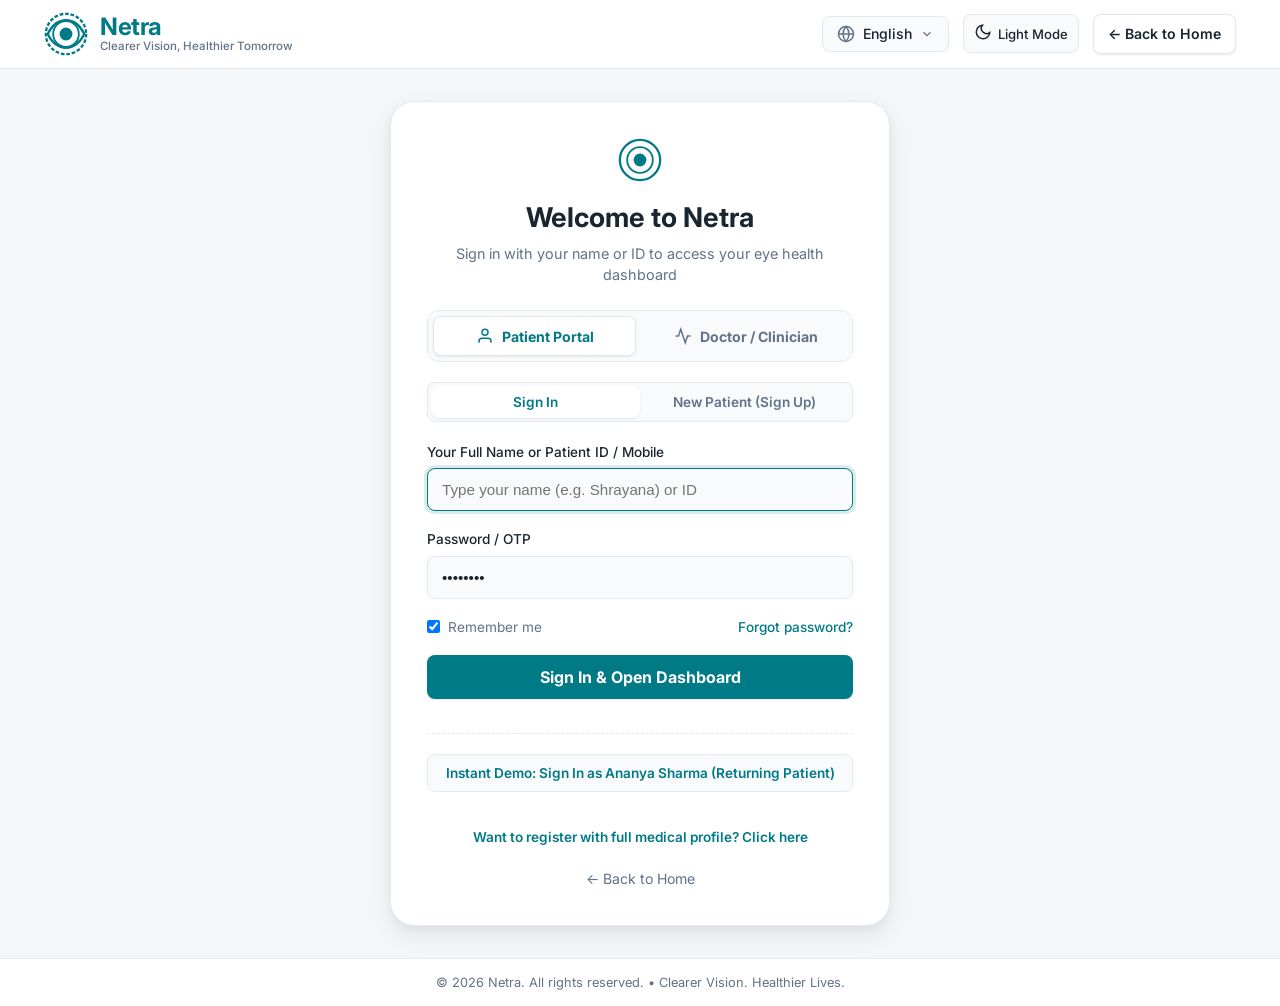
==== commit 9005afed: "Add workstation dashboard updates" ====
--- a/dashboard.html
+++ b/dashboard.html
@@ -3,6 +3,11 @@
 <head>
   <meta charset="UTF-8">
   <meta name="viewport" content="width=device-width, initial-scale=1.0">
+  <script>
+    (function () {
+      if (localStorage.getItem('netra_active_role') !== 'patient') window.location.replace('login.html');
+    }());
+  </script>
   <title>Patient Portal — Netra Eye Care</title>
   <meta name="description" content="Netra Patient Dashboard — Vision journey, retinal screening results, appointments, and ophthalmic health tracking.">
   
@@ -33,7 +38,7 @@
 
         <!-- Navigation Menu -->
         <ul class="dash-menu-list">
-          <li class="dash-menu-item active">
+          <li class="dash-menu-item active" id="navItemHome" data-target="dash-content-body">
             <svg viewBox="0 0 24 24" fill="none" stroke="currentColor" stroke-width="2">
               <path d="M3 9l9-7 9 7v11a2 2 0 0 1-2 2H5a2 2 0 0 1-2-2z"/>
               <polyline points="9 22 9 12 15 12 15 22"/>
@@ -61,7 +66,7 @@
             <span data-i18n="menuAppointments">Appointments</span>
           </li>
 
-          <li class="dash-menu-item">
+          <li class="dash-menu-item" id="navItemEyeHealth" data-target="cardOverviewContainer">
             <svg viewBox="0 0 24 24" fill="none" stroke="currentColor" stroke-width="2">
               <circle cx="12" cy="12" r="3"/>
               <path d="M1 12s4-8 11-8 11 8 11 8-4 8-11 8-11-8-11-8z"/>
@@ -78,7 +83,7 @@
             <span class="notification-dot"></span>
           </li>
 
-          <li class="dash-menu-item">
+          <li class="dash-menu-item" id="navItemResources" data-target="cardTipsContainer">
             <svg viewBox="0 0 24 24" fill="none" stroke="currentColor" stroke-width="2">
               <path d="M4 19.5A2.5 2.5 0 0 1 6.5 17H20"/>
               <path d="M6.5 2H20v20H6.5A2.5 2.5 0 0 1 4 19.5v-15A2.5 2.5 0 0 1 6.5 2z"/>
@@ -86,7 +91,7 @@
             <span data-i18n="menuResources">Resources</span>
           </li>
 
-          <li class="dash-menu-item">
+          <li class="dash-menu-item" id="navItemProfile" data-target="userProfileChipBtn">
             <svg viewBox="0 0 24 24" fill="none" stroke="currentColor" stroke-width="2">
               <path d="M20 21v-2a4 4 0 0 0-4-4H8a4 4 0 0 0-4 4v2"/>
               <circle cx="12" cy="7" r="4"/>
@@ -205,7 +210,7 @@
       </header>
 
       <!-- DASHBOARD CARDS GRID -->
-      <div class="dash-content-body">
+      <div class="dash-content-body" id="dash-content-body">
 
         <!-- PATIENT WELCOME ONBOARDING BANNER -->
         <div id="newPatientWelcomeBanner" class="new-patient-welcome-card" style="display: none;">
@@ -358,7 +363,7 @@
           </div>
 
           <!-- Card: Eye Care Tips -->
-          <div class="card-tips">
+          <div class="card-tips" id="cardTipsContainer">
             <div>
               <div class="card-header-line">
                 <h4 class="card-title" data-i18n="tipsTitle">Eye Care Tips</h4>
